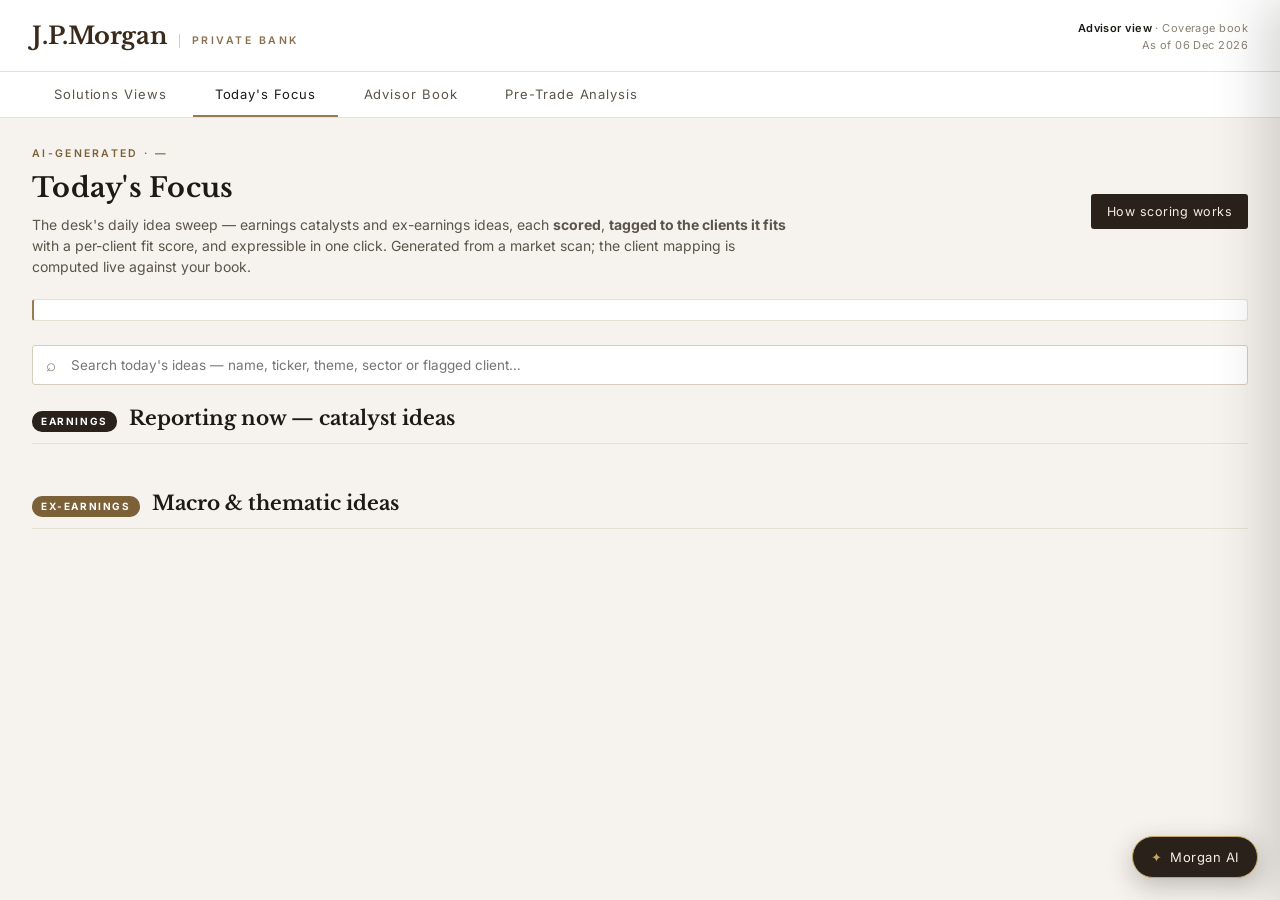
==== classic.html @ 7afe090b "Client Toolkit + classic Advisor Book restored + grounded emails - Advisor Book tab now hosts the OR" ====
<!DOCTYPE html>
<html lang="en">
<head>
  <meta charset="UTF-8" />
  <meta name="viewport" content="width=device-width, initial-scale=1.0" />
  <title>Brokerage Playground — Private Bank Investment Desk</title>
  <link rel="preconnect" href="https://fonts.googleapis.com" />
  <link rel="preconnect" href="https://fonts.gstatic.com" crossorigin />
  <link href="https://fonts.googleapis.com/css2?family=Libre+Baskerville:ital,wght@0,400;0,700;1,400&family=Inter:wght@400;500;600&display=swap" rel="stylesheet" />
  <link rel="stylesheet" href="styles.css?v=20260626a" />
  <!-- embed mode: hosted inside the redesigned shell's Advisor Book tab; hide
       the duplicate masthead only, everything else stays exactly as before -->
  <style>html.embed .masthead { display: none; }</style>
  <script>if (new URLSearchParams(location.search).get("embed") === "1") document.documentElement.classList.add("embed");</script>
</head>
<body>

  <!-- Masthead -->
  <header class="masthead">
    <div class="masthead-inner">
      <div class="brand">
        <span class="jpm-wordmark">J.P.Morgan</span>
        <span class="jpm-sub">Private Bank</span>
      </div>
      <div class="masthead-meta">
        <div><strong>Advisor view</strong> · Coverage book</div>
        <div id="asOf">As of —</div>
      </div>
    </div>
  </header>

  <!-- Tabs -->
  <nav class="tabs">
    <div class="tabs-inner">
      <button class="tab" data-tab="ideas">Solutions Views</button>
      <button class="tab active" data-tab="focus">Today's Focus</button>
      <button class="tab" data-tab="book">Advisor Book</button>
      <button class="tab" data-tab="pretrade">Pre-Trade Analysis</button>
    </div>
  </nav>

  <!-- ================= TODAY'S FOCUS ================= -->
  <main class="view" id="view-focus">
    <div class="view-head focus-head">
      <div>
        <div class="eyebrow">AI-generated · <span id="focusAsOf">—</span></div>
        <h1>Today's Focus</h1>
        <p>The desk's daily idea sweep — earnings catalysts and ex-earnings ideas, each <b>scored</b>, <b>tagged to the clients it fits</b> with a per-client fit score, and expressible in one click. Generated from a market scan; the client mapping is computed live against your book.</p>
      </div>
      <button class="rubric-btn" id="rubricBtn" type="button">How scoring works</button>
    </div>

    <div class="focus-sweepnote" id="focusSweepNote"></div>

    <div class="search-bar">
      <span class="search-ico" aria-hidden="true">⌕</span>
      <input id="focusSearch" class="search-input" type="search" placeholder="Search today's ideas — name, ticker, theme, sector or flagged client…" aria-label="Search Today's Focus ideas" />
      <button class="search-clear" id="focusSearchClear" type="button" hidden aria-label="Clear search">✕</button>
    </div>

    <div class="focus-filters" id="focusFilters"></div>

    <section class="focus-section">
      <div class="focus-section-head"><span class="fs-kicker">Earnings</span><h2>Reporting now — catalyst ideas</h2></div>
      <div class="focus-tiles" id="focusEarnings"></div>
    </section>

    <section class="focus-section">
      <div class="focus-section-head"><span class="fs-kicker ex">Ex-earnings</span><h2>Macro &amp; thematic ideas</h2></div>
      <div class="focus-tiles" id="focusExEarnings"></div>
    </section>
  </main>

  <!-- ================= SOLUTIONS VIEWS ================= -->
  <main class="view" id="view-ideas" hidden>
    <div class="view-head">
      <div class="eyebrow">House Strategy</div>
      <h1>Solutions Views</h1>
      <p>The desk's standing investment themes — the human strategy input the daily focus leans on. Select a theme to filter its ideas; open any idea to see how we'd express it and which client books it fits. <b>Draft a view</b> from a one-line thesis and the app suggests the structure, expressions and candidate clients for you to keep or edit.</p>
    </div>

    <div class="search-bar">
      <span class="search-ico" aria-hidden="true">⌕</span>
      <input id="viewsSearch" class="search-input" type="search" placeholder="Search views across all themes — name, theme, asset class, expression or flagged client…" aria-label="Search Solutions Views" />
      <button class="search-clear" id="viewsSearchClear" type="button" hidden aria-label="Clear search">✕</button>
    </div>

    <div class="draftbar">
      <input id="draftThesis" class="draft-input" placeholder="Type a one-line thesis — e.g. “copper supply deficit into the energy transition” — and let the desk draft it" />
      <button class="draft-go" id="draftGoBtn">✎ Draft a view</button>
    </div>

    <div class="ideas-grid">
      <!-- LHS theme rail -->
      <aside class="theme-rail">
        <div class="theme-rail-head"><span class="eyebrow">Themes</span></div>
        <ul class="theme-list" id="themeList"></ul>
        <button class="add-btn" id="addThemeBtn"><span class="plus">+</span> Add theme</button>
      </aside>

      <!-- RHS idea panel -->
      <section class="idea-panel">
        <div class="idea-panel-head">
          <div>
            <span class="eyebrow" id="ideaThemeEyebrow">Theme</span>
            <h2 id="ideaThemeTitle">—</h2>
            <p id="ideaThemeBlurb"></p>
          </div>
          <button class="add-idea" id="addIdeaBtn"><span class="plus">+</span> Add idea</button>
        </div>
        <div class="tiles" id="tiles"></div>
      </section>
    </div>
  </main>

  <!-- ================= ADVISOR BOOK ================= -->
  <main class="view" id="view-book" hidden>
    <div class="view-head">
      <div>
        <div class="eyebrow">Coverage</div>
        <h1>Advisor Book</h1>
        <p>Your full book as line items. Choose a client to see their portfolio, the desk's agenda for the book, and the ideas that apply to them — with the reasoning behind each.</p>
      </div>
    </div>

    <div class="book-viewtoggle">
      <button class="seg active" data-bookview="list">Client list</button>
      <button class="seg" data-bookview="coverage">Coverage grid</button>
    </div>

    <div id="bookListWrap">
      <div class="book-controls">
        <div class="select-wrap">
          <label class="eyebrow">Client</label>
          <select class="client-select" id="clientSelect"></select>
        </div>
        <div class="book-stats" id="bookStats"></div>
      </div>

      <div class="book-table" id="bookTable"></div>
      <div class="client-detail" id="clientDetail" hidden></div>
    </div>

    <div id="coverageWrap" hidden></div>
  </main>

  <!-- ================= PRE-TRADE ANALYSIS ================= -->
  <main class="view" id="view-pretrade" hidden>
    <div class="view-head">
      <div class="eyebrow">Suitability &amp; Impact</div>
      <h1>Pre-Trade Analysis</h1>
      <p>Stage a trade against a client book before you place it. Pick a client, an idea or instrument, and a structure to see a first-pass read on suitability, concentration, currency and the desk view.</p>
    </div>

    <div class="pretrade-grid">
      <form class="pt-form panel" id="ptForm">
        <div class="panel-head"><span class="eyebrow">Stage a trade</span></div>
        <div class="panel-body">
          <div class="field">
            <label class="field-label">Client</label>
            <select id="ptClient"></select>
          </div>
          <div class="field">
            <label class="field-label">Idea</label>
            <select id="ptIdea"></select>
          </div>
          <div class="pt-custom" id="ptCustom" hidden>
            <div class="field">
              <label class="field-label">Instrument / description</label>
              <input id="ptCustomName" placeholder="e.g. Copper miners ETF" />
            </div>
            <div class="field">
              <label class="field-label">Asset class</label>
              <select id="ptCustomClass">
                <option>Equity</option><option>Fixed Income</option><option>Commodity</option>
                <option>Real Assets</option><option>Structured</option><option>Cash</option>
              </select>
            </div>
          </div>
          <div class="field">
            <label class="field-label">Structure</label>
            <select id="ptStructure"></select>
          </div>
          <div class="field">
            <label class="field-label">Notional (% of book)</label>
            <input id="ptNotional" type="number" min="0" max="100" step="0.5" value="5" />
          </div>
          <button class="pt-run" type="submit">Run pre-trade check</button>
        </div>
      </form>

      <section class="pt-result" id="ptResult">
        <div class="pt-placeholder">
          <div class="big">No trade staged</div>
          <div>Choose a client and an idea, then run the check.</div>
        </div>
      </section>
    </div>
  </main>

  <!-- Overlay + drawer + modal mounts -->
  <div class="overlay" id="overlay"></div>
  <aside class="drawer" id="drawer" aria-hidden="true"></aside>
  <div class="modal-card" id="modal" role="dialog" aria-modal="true"></div>

  <!-- ?v= cache-buster: bump when JS/CSS changes so browsers fetch fresh (python http.server sends no Cache-Control) -->
  <script src="data.js?v=20260626a"></script>
  <script src="charts.js?v=20260626a"></script>
  <script src="scanner.js?v=20260626a"></script>
  <script src="expressions.js?v=20260626a"></script>
  <script src="mapping.js?v=20260626a"></script>
  <script src="goals.js?v=20260626a"></script>
  <script src="today_focus.js?v=20260626a"></script>
  <script src="methodology.js?v=20260626a"></script>
  <script src="app.js?v=20260626a"></script>
  <script src="morgan.js?v=20260626a"></script>
</body>
</html>
---- styles.css ----
/* ============================================================================
   Brokerage Playground — JP Morgan Private Bank-inspired design system
   ========================================================================== */
:root {
  /* palette */
  --cream:        #F6F3EE;
  --cream-2:      #EFEAE1;
  --paper:        #FFFFFF;
  --ink:          #1C1A17;
  --ink-soft:     #5B544A;
  --ink-faint:    #8A8073;
  --espresso:     #29211A;
  --espresso-2:   #34291F;
  --bronze:       #9A7B4F;
  --bronze-deep:  #7C6038;
  --gold:         #C2A661;
  --line:         #E5DFD4;
  --line-strong:  #D7CDBC;

  /* conviction accents */
  --pos:          #3F6B4E;
  --neg:          #9A4B3F;
  --warn:         #A9803B;

  --serif: "Libre Baskerville", Georgia, "Times New Roman", serif;
  --sans:  "Inter", -apple-system, BlinkMacSystemFont, "Segoe UI", Roboto, sans-serif;

  --shadow-card: 0 1px 2px rgba(41,33,26,0.04), 0 8px 28px rgba(41,33,26,0.06);
  --shadow-drawer: -16px 0 48px rgba(41,33,26,0.18);
  --radius: 3px;
}

* { box-sizing: border-box; }
html, body { margin: 0; padding: 0; }
body {
  font-family: var(--sans);
  color: var(--ink);
  background: var(--cream);
  -webkit-font-smoothing: antialiased;
  line-height: 1.5;
}
a { color: inherit; }
button { font-family: inherit; cursor: pointer; }

/* eyebrow / section labels ------------------------------------------------- */
.eyebrow {
  font-size: 10.5px;
  letter-spacing: 0.22em;
  text-transform: uppercase;
  color: var(--bronze-deep);
  font-weight: 600;
}

/* ===== Header ============================================================== */
.masthead {
  background: #FFFFFF;
  color: var(--ink);
  border-bottom: 1px solid var(--line);
}
.masthead-inner {
  max-width: 1600px; margin: 0 auto;
  padding: 20px 32px 18px;
  display: flex; align-items: center; gap: 18px;
}
.brand { display: flex; align-items: baseline; gap: 12px; }
.jpm-wordmark {
  font-family: var(--serif); font-weight: 700; font-size: 24px;
  letter-spacing: -0.01em; color: #3A2A1C; line-height: 1;
}
.jpm-sub {
  font-family: var(--sans); font-size: 10.5px; font-weight: 600;
  letter-spacing: 0.24em; text-transform: uppercase; color: #8A6F4E;
  position: relative; padding-left: 13px;
}
.jpm-sub::before {
  content: ""; position: absolute; left: 0; top: 1px; bottom: 1px;
  width: 1px; background: var(--line-strong);
}
.masthead-meta {
  margin-left: auto; text-align: right; font-size: 11px; color: var(--ink-faint);
  letter-spacing: 0.04em;
}
.masthead-meta strong { color: var(--ink); font-weight: 600; }

/* ===== Tabs =============================================================== */
.tabs {
  background: #FFFFFF;
  border-bottom: 1px solid var(--line);
}
.tabs-inner {
  max-width: 1600px; margin: 0 auto; padding: 0 32px;
  display: flex; gap: 4px;
}
.tab {
  background: none; border: none; color: var(--ink-soft);
  padding: 14px 22px 13px;
  font-size: 13px; letter-spacing: 0.07em;
  border-bottom: 2px solid transparent;
  transition: color .15s, border-color .15s;
}
.tab:hover { color: var(--ink); }
.tab.active { color: var(--ink); border-bottom-color: var(--bronze); }

/* ===== Layout shell ======================================================= */
.view { max-width: 1600px; margin: 0 auto; padding: 28px 32px 80px; }
.view[hidden] { display: none; }

.view-head { margin-bottom: 22px; }
.view-head h1 {
  font-family: var(--serif); font-weight: 700;
  font-size: 27px; margin: 6px 0 6px; letter-spacing: 0.01em;
}
.view-head p { margin: 0; color: var(--ink-soft); font-size: 14px; max-width: 760px; }

/* ===== Ideas tab: two-column ============================================= */
.ideas-grid {
  display: grid; grid-template-columns: 248px minmax(0, 1fr); gap: 32px;
  align-items: start; min-height: calc(100vh - 232px);
}

/* theme rail */
.theme-rail {
  position: sticky; top: 16px;
  background: var(--paper); border: 1px solid var(--line);
  border-radius: var(--radius);
}
.theme-rail-head {
  padding: 14px 16px 10px; border-bottom: 1px solid var(--line);
}
.theme-list { list-style: none; margin: 0; padding: 6px; }
.theme-item {
  display: flex; align-items: center; gap: 8px;
  padding: 10px 12px; border-radius: var(--radius);
  cursor: pointer; color: var(--ink-soft); font-size: 14px;
  border-left: 2px solid transparent;
  transition: background .12s, color .12s;
}
.theme-item:hover { background: var(--cream); color: var(--ink); }
.theme-item.active {
  background: var(--cream-2); color: var(--ink); font-weight: 600;
  border-left-color: var(--bronze);
}
.theme-item .count {
  margin-left: auto; font-size: 11px; color: var(--ink-faint);
  background: var(--cream); border: 1px solid var(--line);
  border-radius: 10px; padding: 1px 8px; min-width: 24px; text-align: center;
}
.theme-item.active .count { background: var(--paper); color: var(--bronze-deep); border-color: var(--line-strong); }

.add-btn {
  width: calc(100% - 12px); margin: 6px; padding: 10px 12px;
  background: none; border: 1px dashed var(--line-strong); color: var(--bronze-deep);
  border-radius: var(--radius); font-size: 13px; letter-spacing: 0.03em;
  display: flex; align-items: center; gap: 8px; justify-content: center;
  transition: background .12s, border-color .12s;
}
.add-btn:hover { background: var(--cream); border-color: var(--bronze); }
.add-btn .plus { font-size: 16px; line-height: 1; }

/* idea panel */
.idea-panel-head {
  display: flex; align-items: flex-end; gap: 16px;
  padding-bottom: 16px; margin-bottom: 18px; border-bottom: 1px solid var(--line);
}
.idea-panel-head h2 {
  font-family: var(--serif); font-size: 23px; margin: 6px 0 0; font-weight: 700;
}
.idea-panel-head p { margin: 6px 0 0; color: var(--ink-soft); font-size: 13.5px; max-width: 620px; }
.idea-panel-head .add-idea {
  margin-left: auto; flex: 0 0 auto;
  background: var(--espresso); color: #F4EEE3; border: none;
  padding: 10px 16px; border-radius: var(--radius);
  font-size: 12.5px; letter-spacing: 0.05em; display: flex; gap: 7px; align-items: center;
}
.idea-panel-head .add-idea:hover { background: var(--espresso-2); }

/* auto-FIT (not auto-fill) so the 2-3 ideas in a theme stretch to fill the panel
   instead of leaving empty phantom columns on the right */
.tiles { display: grid; grid-template-columns: repeat(auto-fit, minmax(340px, 1fr)); gap: 20px; align-content: start; }

.tile {
  background: var(--paper); border: 1px solid var(--line);
  border-radius: var(--radius); padding: 22px 22px 18px;
  cursor: pointer; position: relative;
  display: flex; flex-direction: column; min-height: 238px;
  transition: transform .12s, box-shadow .15s, border-color .15s;
}
.tile:hover { transform: translateY(-2px); box-shadow: var(--shadow-card); border-color: var(--line-strong); }
.tile-top { display: flex; align-items: center; gap: 8px; margin-bottom: 11px; }
.tag {
  font-size: 10px; letter-spacing: 0.05em; text-transform: uppercase;
  padding: 3px 8px; border-radius: 2px; font-weight: 600;
}
.tag.conv-high      { background: #EAF0EB; color: var(--pos); }
.tag.conv-medium    { background: #F2EFE6; color: var(--warn); }
.tag.conv-mediumhigh{ background: #EDF0E9; color: #5C6B3F; }
.tag.horizon { background: var(--cream-2); color: var(--ink-soft); letter-spacing: 0.08em; }
.tile h3 { font-family: var(--serif); font-size: 16.5px; margin: 0 0 8px; line-height: 1.3; font-weight: 700; }
.tile .thesis {
  font-size: 12.8px; color: var(--ink-soft); margin: 0 0 12px; line-height: 1.45;
  display: -webkit-box; -webkit-line-clamp: 3; -webkit-box-orient: vertical; overflow: hidden;
}
.tile-foot {
  margin-top: auto; padding-top: 11px; border-top: 1px solid var(--line);
  display: flex; align-items: center; gap: 8px; font-size: 12px; color: var(--ink-soft);
}
.tile-foot .clients-pill {
  display: inline-flex; align-items: center; gap: 6px;
  color: var(--bronze-deep); font-weight: 600;
}
.tile-foot .avatars { display: inline-flex; }
.avatar {
  width: 22px; height: 22px; border-radius: 50%; margin-left: -6px;
  background: var(--espresso); color: var(--gold); font-size: 10px; font-weight: 600;
  display: grid; place-items: center; border: 1.5px solid var(--paper);
  font-family: var(--sans);
}
.avatar:first-child { margin-left: 0; }
.tile-foot .arrow { margin-left: auto; color: var(--bronze); font-size: 15px; }

.empty-note {
  grid-column: 1 / -1; padding: 40px; text-align: center;
  color: var(--ink-faint); font-size: 14px; border: 1px dashed var(--line-strong);
  border-radius: var(--radius); background: var(--paper);
}

/* ===== Drawer (idea detail) ============================================== */
.overlay {
  position: fixed; inset: 0; background: rgba(28,26,23,0.42);
  opacity: 0; pointer-events: none; transition: opacity .2s; z-index: 40;
}
.overlay.open { opacity: 1; pointer-events: auto; }
.drawer {
  position: fixed; top: 0; right: 0; height: 100vh; width: 480px; max-width: 94vw;
  background: var(--cream); box-shadow: var(--shadow-drawer);
  transform: translateX(100%); transition: transform .26s cubic-bezier(.4,0,.2,1);
  z-index: 50; display: flex; flex-direction: column;
}
.drawer.open { transform: translateX(0); }
.drawer-head {
  background: var(--espresso); color: #F1E9DB; padding: 22px 26px 20px;
  position: relative; border-bottom: 3px solid var(--gold);
}
.drawer-head .eyebrow { color: var(--gold); }
.drawer-head h2 { font-family: var(--serif); font-size: 21px; margin: 8px 30px 0 0; line-height: 1.28; }
.drawer-close {
  position: absolute; top: 18px; right: 20px; background: none; border: none;
  color: #C7BCA9; font-size: 22px; line-height: 1; padding: 4px;
}
.drawer-close:hover { color: #fff; }
.drawer-body { padding: 22px 26px 40px; overflow-y: auto; flex: 1; }
.drawer-meta { display: flex; gap: 8px; margin-bottom: 18px; flex-wrap: wrap; }
.drawer-section { margin-bottom: 24px; }
.drawer-section > .eyebrow { display: block; margin-bottom: 9px; }
.drawer-section .thesis-full { font-size: 14px; color: var(--ink); line-height: 1.6; margin: 0; }

/* ===== Recommendation block (above conviction in every idea drawer) ===== */
.rec-block {
  background: var(--cream); border: 1px solid var(--line);
  border-left: 3px solid var(--gold); border-radius: var(--radius);
  padding: 13px 15px 14px;
}
.rec-block > .eyebrow { color: var(--gold); margin-bottom: 8px; }
.rec-trade {
  font-family: var(--serif); font-size: 14px; line-height: 1.45; color: var(--espresso);
  font-weight: 700; margin: 0 0 9px; padding-bottom: 9px; border-bottom: 1px solid var(--line);
}
.rec-line { display: flex; gap: 10px; align-items: baseline; padding: 3px 0; }
.rec-line + .rec-line { border-top: 1px dashed var(--line); }
.rec-k {
  flex: 0 0 76px; font-family: var(--sans); font-size: 9.5px; letter-spacing: .08em;
  text-transform: uppercase; font-weight: 700; color: var(--ink-faint); padding-top: 2px;
}
.rec-v { font-size: 13px; color: var(--ink); line-height: 1.5; }
.rec-action { font-family: var(--serif); font-weight: 700; color: var(--espresso); }
.rec-why { color: var(--ink-faint); font-size: 12px; }
.rec-prof b { color: var(--bronze-deep); font-weight: 700; font-size: 11px; text-transform: uppercase; letter-spacing: .03em; }
/* "Why now" — the live trigger justifying a tactical idea today */
.rec-whynow { font-size: 12.5px; line-height: 1.45; color: #7A571A; background: #FBF1DD;
  border: 1px solid #E6C173; border-radius: var(--radius); padding: 7px 10px; margin: 0 0 9px; }
.rec-whynow b { font-weight: 700; }

/* ===== per-client best-implementation tag (client-context surfaces) ===== */
.best-impl {
  display: inline-block; margin-top: 7px; font-size: 11.5px; color: var(--ink-soft);
  background: var(--cream-2); border: 1px solid var(--line); border-radius: 20px; padding: 2px 10px;
}
.best-impl b { color: var(--bronze-deep); font-weight: 600; }
.focus-tile .best-impl { margin-top: 8px; }

/* ===== combined gap-vs-comfort message (per client) ===== */
.gap-comfort { font-size: 12px; line-height: 1.45; margin: 7px 0 0; padding: 7px 10px;
  border-radius: var(--radius); border: 1px solid var(--line); }
.gap-comfort b { font-weight: 700; }
/* warning colour driven by two conditions: over goal target AND over comfort limit.
   BOTH → red · EXACTLY ONE → amber · NEITHER → no warning (normal). */
.gap-comfort.gc-red { background: #F7ECEA; border-color: #E3C3BC; color: var(--neg); }
.gap-comfort.gc-amber { background: #FBF1DD; border-color: #E6C173; color: #7A571A; }
.gap-comfort.gc-none { background: var(--cream); border-color: var(--line); color: var(--ink-soft); }

/* ===== editable comfort / concentration limits (How-scoring popup) ===== */
.cap-editable { font-size: 10px; letter-spacing: .06em; text-transform: uppercase; font-weight: 700;
  color: var(--paper); background: var(--gold); padding: 2px 7px; border-radius: 20px; vertical-align: middle; }
.cap-editor .cap-grid { display: flex; gap: 10px; margin: 8px 0 14px; flex-wrap: wrap; }
.cap-field { display: inline-flex; align-items: center; gap: 6px; background: var(--paper);
  border: 1px solid var(--line-strong); border-radius: var(--radius); padding: 6px 10px; }
.cap-lbl { font-weight: 700; font-size: 12px; color: var(--espresso); min-width: 84px; }
.cap-ovr { font-size: 10px; font-weight: 700; letter-spacing: .03em; color: #7A571A;
  background: #FBF1DD; border: 1px solid #E6C173; border-radius: 20px; padding: 1px 7px; white-space: nowrap; }
.cap-input { width: 58px; font-family: var(--sans); font-size: 13px; border: 1px solid var(--line-strong);
  border-radius: 6px; padding: 3px 6px; text-align: right; }
.cap-pct { color: var(--ink-faint); font-size: 12px; }
.cap-ov { border-top: 1px dashed var(--line); padding-top: 11px; margin-top: 4px; }
.cap-ov-h { font-size: 12px; font-weight: 700; color: var(--espresso); margin-bottom: 8px; }
.cap-ov-hint { font-weight: 400; color: var(--ink-faint); font-size: 11px; }
.cap-ov-row { display: flex; align-items: center; gap: 8px; margin: 5px 0; }
.cap-ov-sec { min-width: 120px; font-size: 12.5px; }
.cap-ov-rm { border: none; background: none; color: var(--neg); cursor: pointer; font-size: 13px; padding: 2px 6px; }
.cap-ov-none { font-size: 11.5px; color: var(--ink-faint); }
.cap-ov-add { display: flex; align-items: center; gap: 8px; margin-top: 10px; }
.cap-sel { font-size: 12.5px; padding: 5px 8px; border: 1px solid var(--line-strong); border-radius: 6px; background: var(--paper); }
.cap-add-btn { font-size: 12px; padding: 5px 11px; }
.cap-reset { margin-top: 13px; font-size: 12px; }

/* ===== earnings stance chip (PRE-PRINT / POST-PRINT) ===== */
.stance-tag { display: inline-block; font-size: 9.5px; font-weight: 700; letter-spacing: .07em;
  text-transform: uppercase; padding: 2px 7px; border-radius: 20px; vertical-align: middle; }
.stance-tag.pre { background: #EEF1F5; color: #4A5A6B; border: 1px solid #D4DCE5; }
.stance-tag.post { background: #F3ECF7; color: #6B4A86; border: 1px solid #DDCBE8; }
.rec-block .stance-tag { margin-left: 8px; }
.intel-cell.intel-wide { grid-column: 1 / -1; }
.struct-row { display: flex; flex-wrap: wrap; gap: 7px; }
.struct-chip {
  font-size: 12px; background: var(--paper); border: 1px solid var(--line-strong);
  color: var(--ink-soft); padding: 5px 11px; border-radius: 20px;
}

/* ===== expression accordion (click "how to express it" -> exactly how) ===== */
.struct-hint { font-size: 11.5px; color: var(--ink-faint); margin: 0 0 10px; }
.struct-accordion { display: flex; flex-direction: column; gap: 8px; }
.struct-acc-item { display: block; }

/* the chip becomes a real, keyboard-focusable toggle button */
button.struct-chip.struct-toggle {
  display: inline-flex; align-items: center; gap: 7px;
  font-size: 12px; background: var(--paper); border: 1px solid var(--line-strong);
  color: var(--ink-soft); padding: 6px 12px; border-radius: 20px;
  cursor: pointer; transition: border-color .15s, color .15s, background .15s;
}
button.struct-chip.struct-toggle:hover { border-color: var(--bronze); color: var(--ink); }
button.struct-chip.struct-toggle:focus-visible { outline: 2px solid var(--gold); outline-offset: 2px; }
.struct-toggle .st-caret {
  font-size: 14px; line-height: 1; color: var(--bronze); transition: transform .18s ease;
}
.struct-acc-item.open > .struct-toggle {
  background: var(--espresso); border-color: var(--espresso); color: #F4EEE4;
}
.struct-acc-item.open > .struct-toggle .st-caret { transform: rotate(90deg); color: var(--gold); }
.struct-chip.sm.struct-toggle { font-size: 11px; padding: 4px 9px; }
.struct-chip.struct-toggle.blocked {
  border-color: var(--neg); color: var(--neg); background: #F9EEEA;
}
.struct-chip.struct-toggle.blocked .st-label { text-decoration: line-through; }

/* the expanded "exactly how" panel */
.struct-detail {
  margin-top: 8px; background: var(--cream); border: 1px solid var(--line);
  border-left: 2px solid var(--bronze); border-radius: var(--radius);
  padding: 14px 16px; animation: xd-in .18s ease;
}
@keyframes xd-in { from { opacity: 0; transform: translateY(-3px); } to { opacity: 1; transform: none; } }
.xd-context {
  display: flex; gap: 9px; align-items: baseline; margin-bottom: 11px;
  padding-bottom: 11px; border-bottom: 1px solid var(--line);
}
.xd-ctx-k {
  flex: none; font-size: 9.5px; letter-spacing: .14em; text-transform: uppercase;
  font-weight: 700; color: var(--bronze-deep);
}
.xd-ctx-v { font-size: 12.5px; color: var(--ink); font-style: italic; line-height: 1.5; }
.xd-what { font-family: var(--serif); font-size: 13.5px; color: var(--ink); margin: 0 0 12px; line-height: 1.5; }
.xd-grid { display: flex; flex-direction: column; gap: 8px; margin-bottom: 12px; }
.xd-row { display: grid; grid-template-columns: 96px 1fr; gap: 10px; align-items: baseline; }
.xd-k {
  font-size: 9.5px; letter-spacing: .12em; text-transform: uppercase;
  font-weight: 700; color: var(--ink-faint);
}
.xd-v { font-size: 12.5px; color: var(--ink-soft); line-height: 1.5; }
.xd-row .xd-v:first-letter { } /* no-op, keeps specificity clear */
.xd-pc { display: grid; grid-template-columns: 1fr 1fr; gap: 14px; margin-bottom: 12px; }
.xd-col ul { margin: 6px 0 0; padding-left: 16px; }
.xd-col li { font-size: 12px; color: var(--ink-soft); line-height: 1.45; margin-bottom: 3px; }
.xd-pros .xd-k { color: var(--pos); }
.xd-cons .xd-k { color: var(--neg); }
.xd-when {
  display: grid; grid-template-columns: 96px 1fr; gap: 10px; align-items: baseline;
  padding-top: 10px; border-top: 1px solid var(--line);
}
.xd-when-v { font-size: 12.5px; color: var(--ink); line-height: 1.5; }
.xd-note {
  margin-top: 11px; font-size: 11.5px; line-height: 1.5; border-radius: var(--radius); padding: 7px 10px;
}
.xd-note.otc { color: var(--neg); background: #F9EEEA; }
.xd-note.structured { color: var(--bronze-deep); background: #F4EEE2; border: 1px solid var(--line-strong); }

/* ===== goal target bar (now vs target) + objectives glossary =============== */
.gt-wrap { display: flex; flex-direction: column; gap: 13px; }
.gt-row { display: flex; flex-direction: column; gap: 5px; }
.gt-head { display: flex; align-items: center; gap: 8px; font-size: 12.5px; }
.gt-dot { width: 9px; height: 9px; border-radius: 2px; flex: none; }
.gt-name { font-weight: 600; color: var(--ink); }
.gt-delta { margin-left: auto; font-size: 11.5px; color: var(--ink-faint); }
.gt-delta b { color: var(--ink); }
.gt-delta.under { color: var(--bronze-deep); }
.gt-delta.over  { color: var(--warn); }
.gt-delta.on    { color: var(--pos); }
.gt-track {
  position: relative; height: 12px; background: var(--cream-2);
  border-radius: 7px; overflow: hidden;
}
.gt-fill { position: absolute; left: 0; top: 0; bottom: 0; border-radius: 7px; opacity: .9; }
.gt-target {
  position: absolute; top: -3px; bottom: -3px; width: 2px; margin-left: -1px;
  background: var(--ink); box-shadow: 0 0 0 1px rgba(255,255,255,.7); z-index: 2;
}
.gt-note { font-size: 11px; color: var(--ink-faint); line-height: 1.5; margin: 12px 0 0; }

.goal-gloss { display: flex; flex-direction: column; gap: 11px; }
.gg-item { display: flex; gap: 10px; align-items: flex-start; }
.gg-dot { width: 10px; height: 10px; border-radius: 2px; flex: none; margin-top: 4px; }
.gg-k { font-weight: 600; font-size: 12.5px; color: var(--ink); }
.gg-d { font-size: 12px; color: var(--ink-soft); line-height: 1.5; }

.goals-explainer {
  background: var(--paper); border: 1px solid var(--line); border-radius: var(--radius); padding: 0;
}
.goals-explainer > summary {
  cursor: pointer; padding: 12px 16px; font-size: 13px; font-weight: 600; color: var(--ink);
  list-style: none; display: flex; align-items: center; gap: 10px;
}
.goals-explainer > summary::-webkit-details-marker { display: none; }
.goals-explainer > summary::before { content: "›"; color: var(--bronze); font-size: 16px; transition: transform .18s; }
.goals-explainer[open] > summary::before { transform: rotate(90deg); }
.goals-explainer .ge-hint { font-weight: 400; font-size: 11px; color: var(--ink-faint); letter-spacing: .02em; }
.goals-explainer .ge-body { padding: 4px 16px 16px; border-top: 1px solid var(--line); }
@media (max-width: 560px) {
  .xd-pc { grid-template-columns: 1fr; }
  .xd-row, .xd-when { grid-template-columns: 1fr; gap: 2px; }
  .tiles { grid-template-columns: 1fr; }
}

/* client applicability cards in drawer */
.client-apply {
  background: var(--paper); border: 1px solid var(--line); border-radius: var(--radius);
  padding: 14px 15px; margin-bottom: 10px; cursor: pointer;
  transition: border-color .12s, box-shadow .12s;
}
.client-apply:hover { border-color: var(--bronze); box-shadow: var(--shadow-card); }
.client-apply-top { display: flex; align-items: center; gap: 10px; margin-bottom: 7px; }
.client-apply-top .avatar { width: 26px; height: 26px; font-size: 11px; }
.client-apply-top .cname { font-weight: 600; font-size: 14px; }
.client-apply-top .cmeta { font-size: 11px; color: var(--ink-faint); margin-left: auto; }
.client-apply .why { font-size: 12.8px; color: var(--ink-soft); line-height: 1.5; margin: 0; }
.client-apply .go { font-size: 11px; color: var(--bronze-deep); margin-top: 8px; font-weight: 600; }
.client-apply.suppressed { border-left: 3px solid var(--neg, #b4452f); opacity: .9; }
.client-apply .why.supp { color: var(--neg, #b4452f); }

/* ===== Advisor Book ====================================================== */
.book-controls {
  display: flex; align-items: center; gap: 16px; margin-bottom: 22px; flex-wrap: wrap;
}
.select-wrap { position: relative; }
.select-wrap label {
  display: block; margin-bottom: 6px;
}
.client-select {
  appearance: none; font-family: var(--sans); font-size: 14px; color: var(--ink);
  background: var(--paper); border: 1px solid var(--line-strong); border-radius: var(--radius);
  padding: 11px 40px 11px 14px; min-width: 280px;
}
.select-wrap::after {
  content: "▾"; position: absolute; right: 14px; bottom: 12px; color: var(--bronze); pointer-events: none;
}

/* book stat strip */
.book-stats { display: flex; gap: 0; margin-left: auto; border: 1px solid var(--line); border-radius: var(--radius); overflow: hidden; background: var(--paper); }
.book-stat { padding: 9px 20px; border-right: 1px solid var(--line); }
.book-stat:last-child { border-right: none; }
.book-stat .k { font-size: 10px; letter-spacing: 0.12em; text-transform: uppercase; color: var(--ink-faint); }
.book-stat .v { font-family: var(--serif); font-size: 18px; margin-top: 2px; }

/* book table */
.book-table { background: var(--paper); border: 1px solid var(--line); border-radius: var(--radius); overflow: hidden; }
.book-row {
  display: grid; grid-template-columns: 200px 90px 120px 1fr 120px;
  align-items: center; gap: 14px; padding: 15px 18px;
  border-bottom: 1px solid var(--line); cursor: pointer;
  transition: background .12s;
}
.book-row:last-child { border-bottom: none; }
.book-row:hover { background: var(--cream); }
.book-row.is-head {
  cursor: default; background: var(--cream-2); padding: 11px 18px;
}
.book-row.is-head:hover { background: var(--cream-2); }
.book-row.is-head span { font-size: 10.5px; letter-spacing: 0.12em; text-transform: uppercase; color: var(--ink-faint); }
.br-client { display: flex; align-items: center; gap: 11px; }
.br-client .avatar { width: 30px; height: 30px; font-size: 12px; }
.br-client .nm { font-weight: 600; font-size: 14.5px; }
.br-client .rl { font-size: 11px; color: var(--ink-faint); }
.br-aum { font-family: var(--serif); font-size: 15px; }
.br-risk { font-size: 12px; color: var(--ink-soft); }
.br-themes { display: flex; flex-wrap: wrap; gap: 5px; }
.mini-tag { font-size: 10.5px; background: var(--cream-2); color: var(--ink-soft); padding: 2px 8px; border-radius: 10px; border: 1px solid var(--line); }
.br-ideas { text-align: right; }
.br-ideas .n { font-family: var(--serif); font-size: 20px; color: var(--bronze-deep); }
.br-ideas .lbl { font-size: 10px; letter-spacing: 0.08em; text-transform: uppercase; color: var(--ink-faint); }

/* client detail */
.client-detail { margin-top: 26px; }
.cd-head {
  background: var(--paper); border: 1px solid var(--line); border-top: 3px solid var(--bronze);
  border-radius: var(--radius); padding: 22px 24px; margin-bottom: 18px;
}
.cd-head-top { display: flex; align-items: center; gap: 14px; }
.cd-head-top .avatar { width: 44px; height: 44px; font-size: 17px; }
.cd-head-top h2 { font-family: var(--serif); font-size: 23px; margin: 0; }
.cd-head-top .cd-rel { font-size: 12px; color: var(--ink-faint); margin-top: 2px; }
.cd-head-top .cd-aum { margin-left: auto; text-align: right; }
.cd-head-top .cd-aum .v { font-family: var(--serif); font-size: 24px; }
.cd-head-top .cd-aum .k { font-size: 10px; letter-spacing: 0.12em; text-transform: uppercase; color: var(--ink-faint); }
.cd-profile { font-size: 13.5px; color: var(--ink-soft); margin: 16px 0 0; line-height: 1.55; max-width: 820px; }

/* allocation bar */
.alloc { margin-top: 16px; }
.alloc-bar { display: flex; height: 10px; border-radius: 5px; overflow: hidden; border: 1px solid var(--line); }
.alloc-seg { height: 100%; }
.alloc-legend { display: flex; flex-wrap: wrap; gap: 14px; margin-top: 10px; }
.alloc-legend span { font-size: 11.5px; color: var(--ink-soft); display: inline-flex; align-items: center; gap: 6px; }
.alloc-dot { width: 9px; height: 9px; border-radius: 2px; }

/* top-right goals button (mirrors the "How scoring works" button on Today's Focus) */
.cd-topbar { display: flex; justify-content: flex-end; margin-bottom: 14px; }

.cd-cols { display: grid; grid-template-columns: 1fr 1fr; gap: 18px; align-items: stretch; margin-bottom: 18px; }
.cd-cols .cd-head { margin-bottom: 0; }
.cd-cols .cd-alloc { align-self: stretch; }
@media (max-width: 900px){ .cd-cols { grid-template-columns: 1fr; } }

/* combined brown brief — agenda + next best action + house views in one tile */
.book-brief { background: var(--espresso); border-radius: var(--radius); padding: 4px 22px; margin-bottom: 18px; }
.bb-sec { padding: 18px 0; border-bottom: 1px solid rgba(246,240,228,.09); }
.bb-sec:last-child { border-bottom: none; }
.bb-agenda .eyebrow { color: var(--gold); }
.bb-agenda p { font-size: 14px; line-height: 1.62; margin: 9px 0 0; color: #ECE4D6; }
.bb-nba { display: flex; align-items: center; gap: 16px; cursor: pointer; border-left: 3px solid var(--gold); padding: 14px 16px; border-radius: 6px; transition: background .12s; }
.bb-nba:hover { background: var(--espresso-2); }
.bb-nba .bb-nba-l { flex: 1; }
.bb-nba .nba-cta { flex: 0 0 auto; }
.bb-views-head { display: flex; align-items: baseline; gap: 12px; flex-wrap: wrap; margin-bottom: 14px; }
.bb-views-head h3 { font-family: var(--serif); font-size: 16px; margin: 0; font-weight: 700; color: #F6F0E4; }
.bb-views-head .rec-theme { margin-left: auto; color: #B8AE9C; }

/* "see more" reveal, recoloured for the dark brown tile */
.bb-more { padding-bottom: 20px; }
.bb-more .see-more-btn { margin-top: 0; border-color: rgba(246,240,228,.28); color: var(--gold); }
.bb-more .see-more-btn:hover { background: var(--espresso-2); border-color: var(--gold); color: #F6F0E4; }

/* framed (scrollable) panels — actions & holdings rendered as iframes */
.frame-host { padding: 0; }
.cd-frame { display: block; width: 100%; border: 0; background: var(--paper); border-radius: var(--radius); }
.cd-frame.actions-frame { height: 330px; }
.cd-frame.holdings-frame { height: 430px; }
.cd-frame.views-frame { height: 360px; }

/* holdings table — grouped by asset class */
.hold-table { width: 100%; }
.hold-row { display: grid; grid-template-columns: 2.2fr .9fr .5fr .95fr .9fr .9fr .95fr .55fr 1fr; gap: 10px; align-items: center; padding: 10px 4px; border-bottom: 1px solid var(--line); }
.hold-row:last-child { border-bottom: none; }
.hold-head { position: sticky; top: 0; z-index: 2; background: var(--paper); border-bottom: 1px solid var(--line-strong); font-size: 9.5px; letter-spacing: .08em; text-transform: uppercase; color: var(--ink-faint); padding: 6px 4px 8px; }
.hold-head .hr-num { text-align: right; }
.hold-cell { font-size: 12px; color: var(--ink-soft); }
.hr-num { text-align: right; }
.hold-group-head { display: flex; align-items: baseline; gap: 10px; margin: 16px 0 0; padding: 7px 4px; border-bottom: 2px solid var(--line-strong); }
.hold-group:first-child .hold-group-head { margin-top: 2px; }
.hg-name { font-family: var(--serif); font-size: 13.5px; font-weight: 700; }
.hg-meta { font-size: 11px; color: var(--ink-faint); margin-left: auto; }
.hg-meta .up { color: var(--pos); } .hg-meta .dn { color: var(--neg); }
.hold-name .pos-name { font-size: 13px; }
.pos-pnld { font-size: 11px; font-weight: 600; text-align: right; margin-top: 1px; }
.pos-pnld.up { color: var(--pos); } .pos-pnld.dn { color: var(--neg); }

.panel { background: var(--paper); border: 1px solid var(--line); border-radius: var(--radius); }
.panel-head { padding: 14px 18px; border-bottom: 1px solid var(--line); display: flex; align-items: center; gap: 8px; }
.panel-head h3 { font-family: var(--serif); font-size: 16px; margin: 0; font-weight: 700; }
.panel-body { padding: 6px 18px 16px; }

/* desk agenda (summary) */
.agenda { background: var(--espresso); color: #ECE4D6; border-radius: var(--radius); padding: 20px 22px; }
.agenda .eyebrow { color: var(--gold); }
.agenda p { font-size: 14px; line-height: 1.62; margin: 10px 0 0; color: #ECE4D6; }

/* positions list */
.pos-row { display: grid; grid-template-columns: 1fr 64px; gap: 10px; padding: 11px 0; border-bottom: 1px solid var(--line); }
.pos-row:last-child { border-bottom: none; }
.pos-name { font-weight: 600; font-size: 13.5px; }
.pos-tick { font-size: 11px; color: var(--ink-faint); margin-left: 7px; font-weight: 400; }
.pos-note { font-size: 12px; color: var(--ink-soft); margin-top: 2px; }
.pos-wt { text-align: right; font-family: var(--serif); font-size: 14px; }
.pos-cls { font-size: 10px; letter-spacing: 0.06em; text-transform: uppercase; color: var(--ink-faint); text-align: right; margin-top: 2px; }

/* recommended ideas for client */
.rec-idea { padding: 14px 0; border-bottom: 1px solid var(--line); cursor: pointer; }
.rec-idea:last-child { border-bottom: none; }
.rec-idea:hover .rec-title { color: var(--bronze-deep); }
.rec-idea-top { display: flex; align-items: center; gap: 9px; margin-bottom: 6px; }
.rec-title { font-family: var(--serif); font-size: 15px; font-weight: 700; }
.rec-theme { font-size: 10.5px; color: var(--ink-faint); margin-left: auto; letter-spacing: 0.06em; text-transform: uppercase; }
.rec-why { font-size: 12.8px; color: var(--ink-soft); line-height: 1.5; margin: 0; }

/* ===== Pre-Trade Analysis =============================================== */
.pretrade-grid { display: grid; grid-template-columns: 360px 1fr; gap: 24px; align-items: start; }
@media (max-width: 900px){ .pretrade-grid { grid-template-columns: 1fr; } }
.pt-form .field { margin-bottom: 16px; }
.pt-form label { display: block; margin-bottom: 6px; }
.pt-form select, .pt-form input {
  width: 100%; font-family: var(--sans); font-size: 14px; color: var(--ink);
  background: var(--paper); border: 1px solid var(--line-strong); border-radius: var(--radius);
  padding: 10px 12px; appearance: none;
}
.pt-run {
  width: 100%; background: var(--espresso); color: #F4EEE3; border: none;
  padding: 13px; border-radius: var(--radius); font-size: 13px; letter-spacing: 0.06em; margin-top: 4px;
}
.pt-run:hover { background: var(--espresso-2); }

.pt-result { background: var(--paper); border: 1px solid var(--line); border-radius: var(--radius); min-height: 300px; }
.pt-result-head { padding: 18px 22px; border-bottom: 1px solid var(--line); }
.pt-result-head h3 { font-family: var(--serif); font-size: 18px; margin: 6px 0 0; }
.pt-checks { padding: 8px 22px 18px; }
.pt-check { display: flex; gap: 12px; padding: 13px 0; border-bottom: 1px solid var(--line); }
.pt-check:last-child { border-bottom: none; }
.pt-check .ico { flex: 0 0 22px; width: 22px; height: 22px; border-radius: 50%; display: grid; place-items: center; font-size: 12px; font-weight: 700; color: #fff; }
.pt-check.ok   .ico { background: var(--pos); }
.pt-check.warn .ico { background: var(--warn); }
.pt-check.info .ico { background: var(--bronze); }
.pt-check .ck-title { font-weight: 600; font-size: 13.5px; }
.pt-check .ck-detail { font-size: 12.8px; color: var(--ink-soft); margin-top: 2px; line-height: 1.5; }
.pt-placeholder { padding: 60px 30px; text-align: center; color: var(--ink-faint); }
.pt-placeholder .big { font-family: var(--serif); font-size: 17px; color: var(--ink-soft); margin-bottom: 8px; }

/* ===== Portfolio report page ============================================ */
.back-link { color: var(--ink-soft); font-size: 12px; letter-spacing: 0.06em; text-decoration: none; display: inline-flex; align-items: center; gap: 6px; }
.back-link:hover { color: var(--bronze-deep); }
.report-masthead { border-bottom: 1px solid var(--line); padding-bottom: 20px; margin-bottom: 24px; }
.report-masthead .eyebrow { display: block; margin-bottom: 8px; }
.report-masthead h1 { font-family: var(--serif); font-size: 30px; margin: 0 0 8px; font-weight: 700; }
.report-masthead .rm-meta { font-size: 13px; color: var(--ink-soft); }
.report-masthead .rm-meta b { color: var(--ink); font-weight: 600; }
.report-glance { display: grid; grid-template-columns: repeat(auto-fit, minmax(150px, 1fr)); gap: 0; border: 1px solid var(--line); border-radius: var(--radius); background: var(--paper); overflow: hidden; margin-bottom: 26px; }
.glance-cell { padding: 16px 20px; border-right: 1px solid var(--line); }
.glance-cell:last-child { border-right: none; }
.glance-cell .k { font-size: 10px; letter-spacing: 0.12em; text-transform: uppercase; color: var(--ink-faint); }
.glance-cell .v { font-family: var(--serif); font-size: 22px; margin-top: 4px; }
.glance-cell .v small { font-size: 13px; color: var(--ink-soft); font-family: var(--sans); }
.report-section { margin-bottom: 30px; }
.report-section > h2 { font-family: var(--serif); font-size: 19px; margin: 0 0 14px; padding-bottom: 8px; border-bottom: 1px solid var(--line); font-weight: 700; }
.holdings-table { width: 100%; border-collapse: collapse; background: var(--paper); border: 1px solid var(--line); border-radius: var(--radius); overflow: hidden; }
.holdings-table th { text-align: left; font-size: 10px; letter-spacing: 0.1em; text-transform: uppercase; color: var(--ink-faint); padding: 11px 16px; background: var(--cream-2); border-bottom: 1px solid var(--line); }
.holdings-table th.r, .holdings-table td.r { text-align: right; }
.holdings-table td { padding: 13px 16px; border-bottom: 1px solid var(--line); font-size: 13.5px; vertical-align: top; }
.holdings-table tr:last-child td { border-bottom: none; }
.holdings-table .h-name { font-weight: 600; }
.holdings-table .h-tick { font-size: 11px; color: var(--ink-faint); }
.holdings-table .h-note { font-size: 12px; color: var(--ink-soft); margin-top: 3px; }
.holdings-table .h-wt { font-family: var(--serif); font-size: 15px; }
.holdings-table .h-cls { font-size: 11px; color: var(--ink-soft); }
.report-two { display: grid; grid-template-columns: 1fr 1fr; gap: 20px; align-items: start; }
@media (max-width: 880px){ .report-two { grid-template-columns: 1fr; } }
.target-list { list-style: none; margin: 12px 0 0; padding: 0; }
.target-list li { display: flex; align-items: center; gap: 10px; padding: 8px 0; border-bottom: 1px solid var(--line); font-size: 13px; }
.target-list li:last-child { border-bottom: none; }
.target-list .tl-bar { flex: 1; height: 6px; background: var(--cream-2); border-radius: 3px; overflow: hidden; }
.target-list .tl-fill { display: block; height: 100%; border-radius: 3px; }
.target-list .tl-val { font-family: var(--serif); font-size: 14px; min-width: 64px; text-align: right; color: var(--ink-soft); }

/* ===== Funding goal bar ================================================= */
.fund { margin-top: 14px; padding-top: 14px; border-top: 1px solid var(--line); }
.fund-top { display: flex; align-items: center; gap: 10px; margin-bottom: 8px; }
.fund-head { font-family: var(--serif); font-size: 15px; font-weight: 700; }
.fund-pill { font-size: 10px; letter-spacing: 0.08em; text-transform: uppercase; font-weight: 600; padding: 2px 9px; border-radius: 10px; }
.fund-pill.ok { background: #EAF0EB; color: var(--pos); }
.fund-pill.warn { background: #F4EFE3; color: var(--warn); }
.fund-pill.behind { background: #F6ECE7; color: var(--neg); }
.fund-bar { height: 8px; background: var(--cream-2); border: 1px solid var(--line); border-radius: 5px; overflow: hidden; }
.fund-bar span { display: block; height: 100%; background: linear-gradient(90deg, var(--bronze), var(--gold)); border-radius: 5px; }
.fund-meta { font-size: 12px; color: var(--ink-soft); margin-top: 7px; }
.fund-meta b { color: var(--ink); }

/* ===== Next Best Action ================================================= */
.nba-banner {
  display: flex; align-items: center; gap: 16px; cursor: pointer;
  background: var(--espresso); color: #ECE4D6; border-radius: var(--radius);
  border-left: 3px solid var(--gold); padding: 16px 20px; margin-bottom: 18px;
  transition: background .12s;
}
.nba-banner:hover { background: var(--espresso-2); }
.nba-banner-l { flex: 1; }
.nba-tag { font-size: 9.5px; letter-spacing: 0.12em; text-transform: uppercase; font-weight: 700; color: var(--espresso); background: var(--gold); padding: 2px 8px; border-radius: 8px; }
.nba-title { font-family: var(--serif); font-size: 17px; margin-left: 10px; color: #F6F0E4; }
.nba-why { font-size: 12.8px; color: #C9BFAE; margin: 8px 0 0; line-height: 1.5; }
.nba-cta { flex: 0 0 auto; color: var(--gold); font-size: 12.5px; font-weight: 600; letter-spacing: 0.04em; }
.rec-idea.is-nba { background: #FBF7EF; margin: 0 -18px; padding: 14px 18px; border-bottom: 1px solid var(--line); }
.rec-idea .nba-tag { margin-right: 2px; }
.view-port-btn.ghost { background: none; color: var(--bronze-deep); border: 1px solid var(--line-strong); }
.view-port-btn.ghost:hover { background: var(--cream-2); color: var(--bronze-deep); }
.lead-line { font-size: 11.5px; color: var(--bronze-deep); margin-bottom: 5px; }
.lead-line .lead-k { font-size: 9px; letter-spacing: 0.1em; text-transform: uppercase; background: #F3ECDD; border: 1px solid var(--line-strong); padding: 1px 6px; border-radius: 7px; margin-right: 6px; color: var(--bronze-deep); }
.mini-tags { display: flex; flex-wrap: wrap; gap: 5px; }

/* ===== Book view toggle + coverage grid ================================= */
.book-viewtoggle { display: inline-flex; border: 1px solid var(--line-strong); border-radius: var(--radius); overflow: hidden; margin-bottom: 20px; }
.book-viewtoggle .seg { background: var(--paper); border: none; padding: 9px 18px; font-size: 12.5px; letter-spacing: 0.04em; color: var(--ink-soft); border-right: 1px solid var(--line); }
.book-viewtoggle .seg:last-child { border-right: none; }
.book-viewtoggle .seg.active { background: var(--espresso); color: #F4EEE3; }
.cov-legend { display: flex; gap: 18px; flex-wrap: wrap; margin-bottom: 12px; font-size: 12px; color: var(--ink-soft); }
.cov-legend span { display: inline-flex; align-items: center; gap: 7px; }
.cov-sw { width: 13px; height: 13px; border-radius: 3px; display: inline-block; border: 1px solid var(--line-strong); }
.cov-grid { background: var(--paper); border: 1px solid var(--line); border-radius: var(--radius); overflow: hidden; }
.cov-row { display: grid; grid-template-columns: 168px repeat(var(--cols), 1fr); border-bottom: 1px solid var(--line); }
.cov-row:last-child { border-bottom: none; }
.cov-row[data-client] { cursor: pointer; }
.cov-row[data-client]:hover { background: var(--cream); }
.cov-cell { padding: 12px 6px; text-align: center; font-size: 13px; border-right: 1px solid var(--line); display: flex; align-items: center; justify-content: center; }
.cov-cell:last-child { border-right: none; }
.cov-client { justify-content: flex-start; gap: 9px; padding-left: 16px; font-weight: 600; font-size: 13.5px; }
.cov-client .avatar { width: 26px; height: 26px; font-size: 11px; }
.cov-head { background: var(--cream-2); }
.cov-head .cov-th { font-size: 10px; letter-spacing: 0.06em; text-transform: uppercase; color: var(--ink-faint); font-weight: 600; line-height: 1.3; }
.cov-have { background: var(--bronze); color: #fff; font-weight: 700; font-family: var(--serif); }
.cov-opp { background: #FBEFCF; color: var(--bronze-deep); font-weight: 700; }
.cov-none { color: var(--line-strong); }
.cov-sw.cov-have { background: var(--bronze); } .cov-sw.cov-opp { background: #FBEFCF; } .cov-sw.cov-none { background: var(--paper); }
.cov-note { font-size: 12px; color: var(--ink-soft); margin-top: 12px; line-height: 1.55; }

/* ===== Tile tags + recommendation items ================================= */
.tag.type { background: var(--cream-2); color: var(--bronze-deep); letter-spacing: 0.05em; }
.tile-tags { font-size: 11px; color: var(--ink-faint); letter-spacing: 0.04em; margin: 0 0 10px; }
.src-tag { font-size: 9px; letter-spacing: 0.1em; text-transform: uppercase; font-weight: 700; padding: 2px 7px; border-radius: 7px; }
.src-tag.portfolio { background: var(--espresso); color: var(--gold); }
.src-tag.view { background: #EAF0EB; color: var(--pos); }

.reco-body { padding-top: 4px; }
.reco-group { margin-bottom: 18px; }
.reco-group-head { font-size: 11px; letter-spacing: 0.1em; text-transform: uppercase; color: var(--ink-faint); font-weight: 600; padding: 9px 0 9px; border-bottom: 1px solid var(--line); margin-bottom: 12px; }
.reco-count { background: var(--cream-2); border: 1px solid var(--line); border-radius: 9px; padding: 0 7px; margin-left: 6px; color: var(--bronze-deep); }

/* recommendation tiles */
.reco-tiles { display: grid; grid-template-columns: repeat(auto-fill, minmax(248px, 1fr)); gap: 12px; }
.reco-card { background: var(--paper); border: 1px solid var(--line); border-radius: var(--radius); padding: 14px 15px 11px; cursor: pointer; display: flex; flex-direction: column; min-height: 152px; transition: transform .12s, box-shadow .15s, border-color .15s; }
.reco-card:hover { transform: translateY(-2px); box-shadow: var(--shadow-card); border-color: var(--line-strong); }
.reco-card.is-nba { border-color: var(--gold); background: #FBF7EF; box-shadow: 0 0 0 1px var(--gold) inset; }
.rc-top { display: flex; align-items: center; gap: 6px; flex-wrap: wrap; margin-bottom: 9px; }
.reco-card h4 { font-family: var(--serif); font-size: 14.5px; font-weight: 700; margin: 0 0 7px; line-height: 1.3; }
.rc-why { font-size: 12.4px; color: var(--ink-soft); line-height: 1.45; margin: 0 0 10px; display: -webkit-box; -webkit-line-clamp: 3; -webkit-box-orient: vertical; overflow: hidden; }
.rc-structs { display: flex; flex-wrap: wrap; gap: 5px; margin-top: auto; }
.rc-alt { font-size: 11.5px; color: var(--neg); margin-top: 8px; line-height: 1.4; }
.rc-foot { margin-top: 11px; padding-top: 9px; border-top: 1px solid var(--line); display: flex; align-items: center; font-size: 10.5px; color: var(--ink-faint); }
.rc-bucket { letter-spacing: 0.06em; text-transform: uppercase; }
.rc-cta { margin-left: auto; color: var(--bronze-deep); font-weight: 600; font-size: 11.5px; }
.struct-chip.sm { font-size: 11px; padding: 3px 8px; }
.struct-chip.blocked { border-color: var(--neg); color: var(--neg); background: #F9EEEA; text-decoration: line-through; }

/* P&L on holdings */
.pos-pnl { text-align: right; font-size: 12px; font-weight: 600; margin-top: 2px; }
.pos-pnl.up { color: var(--pos); } .pos-pnl.dn { color: var(--neg); }

/* reworked coverage grid (asset-class allocation) */
.cov-cell.cov-num { font-family: var(--serif); font-size: 13px; }
.cov-gap { font-size: 12px; color: var(--neg); }
.cov-gap b { color: var(--neg); }
.cov-ontrack { color: var(--pos); font-size: 11.5px; }

/* ===== Morgan AI widget ================================================= */
#morganFab {
  position: fixed; right: 22px; bottom: 22px; z-index: 70;
  background: var(--espresso); color: #F4EEE3; border: 1px solid var(--gold);
  padding: 12px 18px; border-radius: 30px; font-size: 13px; letter-spacing: 0.04em;
  display: flex; align-items: center; gap: 8px; box-shadow: 0 8px 26px rgba(41,33,26,0.28);
}
#morganFab:hover { background: var(--espresso-2); }
.morgan-spark { color: var(--gold); }
/* ID selectors beat the UA [hidden] rule, so make hiding explicit */
#morganPanel[hidden], #morganFab[hidden] { display: none !important; }
#morganPanel {
  position: fixed; right: 22px; bottom: 22px; z-index: 71;
  width: 380px; max-width: calc(100vw - 32px); height: 540px; max-height: calc(100vh - 44px);
  background: var(--cream); border: 1px solid var(--line-strong); border-radius: 10px;
  box-shadow: 0 24px 60px rgba(41,33,26,0.32); display: flex; flex-direction: column; overflow: hidden;
}
.morgan-head { background: var(--espresso); color: #F1E9DB; padding: 14px 16px; display: flex; align-items: flex-start; border-bottom: 2px solid var(--gold); }
.morgan-head b { font-size: 14px; }
.morgan-sub { font-size: 10.5px; color: #B9AE9C; margin-top: 3px; letter-spacing: 0.03em; }
#morganClose { margin-left: auto; background: none; border: none; color: #C7BCA9; font-size: 22px; line-height: 1; }
#morganClose:hover { color: #fff; }
.morgan-msgs { flex: 1; overflow-y: auto; padding: 14px; display: flex; flex-direction: column; gap: 10px; }
.morgan-msg { font-size: 13px; line-height: 1.5; padding: 10px 13px; border-radius: 12px; max-width: 90%; }
.morgan-msg.user { align-self: flex-end; background: var(--espresso); color: #F1E9DB; border-bottom-right-radius: 3px; }
.morgan-msg.bot { align-self: flex-start; background: #fff; border: 1px solid var(--line); border-bottom-left-radius: 3px; }
.morgan-msg.bot ul { margin: 6px 0 0; padding-left: 18px; }
.morgan-msg.bot ol { margin: 6px 0 0; padding-left: 18px; }
.morgan-msg.bot li { margin-bottom: 5px; }
.morgan-msg.bot b { color: var(--bronze-deep); }
.morgan-msg.bot .m-list { margin: 6px 0 0; padding-left: 18px; }
.morgan-msg.bot .m-note { font-size: 11.5px; color: #8C8474; }
.morgan-msg.bot .m-w { font-size: 11.5px; color: var(--bronze); font-variant-numeric: tabular-nums; }
.morgan-msg.bot .m-rub { margin: 4px 0 8px; }
.morgan-msg.bot code { font-size: 11.5px; background: var(--cream-2); padding: 1px 4px; border-radius: 4px; }
.morgan-sugs { display: flex; flex-wrap: wrap; gap: 6px; padding: 0 14px 10px; }
.morgan-sug { background: #fff; border: 1px solid var(--line-strong); color: var(--ink-soft); font-size: 11.5px; padding: 6px 10px; border-radius: 14px; }
.morgan-sug:hover { background: var(--cream-2); border-color: var(--bronze); }
.morgan-input { display: flex; gap: 8px; padding: 12px 14px; border-top: 1px solid var(--line); background: #fff; }
.morgan-input input { flex: 1; border: 1px solid var(--line-strong); border-radius: 20px; padding: 9px 14px; font-family: var(--sans); font-size: 13px; }
.morgan-input button { background: var(--espresso); color: var(--gold); border: none; width: 38px; border-radius: 50%; font-size: 14px; }
.morgan-input button:hover { background: var(--espresso-2); }
@media print { #morganRoot { display: none !important; } }

/* ===== Charts / donuts =================================================== */
.don-legend { display: flex; flex-wrap: wrap; gap: 8px 14px; margin-top: 10px; justify-content: center; }
.don-legend span { font-size: 11.5px; color: var(--ink-soft); display: inline-flex; align-items: center; gap: 6px; }
.don-legend b { color: var(--ink); font-weight: 600; }
.don-dot { width: 9px; height: 9px; border-radius: 2px; display: inline-block; }
.pie-card { background: var(--paper); border: 1px solid var(--line); border-radius: var(--radius); padding: 16px 16px 14px; text-align: center; }
.pie-card .pc-t { font-size: 10.5px; letter-spacing: 0.12em; text-transform: uppercase; color: var(--ink-faint); margin-bottom: 10px; }
.pie-row { display: grid; grid-template-columns: repeat(auto-fit, minmax(180px, 1fr)); gap: 14px; }

/* ===== Pre-trade impact ================================================== */
.pt-section { padding: 16px 22px; border-bottom: 1px solid var(--line); }
.pt-section > .eyebrow { display: block; margin-bottom: 12px; }
.pt-verdict { display: flex; gap: 12px; align-items: flex-start; padding: 13px 15px; border-radius: var(--radius); margin-top: 12px; font-size: 13px; line-height: 1.5; }
.pt-verdict.toward { background: #EAF0EB; color: #2F5A3D; border: 1px solid #CFE0D2; }
.pt-verdict.away   { background: #F6ECE7; color: #8A4534; border: 1px solid #E7D2C8; }
.pt-verdict .vch { font-weight: 700; font-size: 16px; line-height: 1.2; }
.pt-delta-row { display: flex; flex-wrap: wrap; gap: 8px; margin-top: 12px; }
.pt-delta { font-size: 12px; padding: 5px 11px; border-radius: 20px; border: 1px solid var(--line-strong); background: var(--paper); color: var(--ink-soft); }
.pt-delta b { color: var(--ink); }
.pt-delta .up { color: var(--pos); } .pt-delta .dn { color: var(--neg); }
.pt-portfolio-link { display: inline-flex; align-items: center; gap: 7px; margin: 4px 22px 18px; font-size: 12.5px; color: var(--bronze-deep); font-weight: 600; text-decoration: none; }
.pt-portfolio-link:hover { text-decoration: underline; }

/* custom trade fields */
.pt-custom { border: 1px dashed var(--line-strong); border-radius: var(--radius); padding: 12px 12px 2px; margin-bottom: 16px; background: #FBF8F2; }
.pt-custom[hidden] { display: none; }

/* ===== Goals (client detail) ============================================ */
.goal-strip { display: flex; gap: 18px; flex-wrap: wrap; margin-top: 14px; padding-top: 14px; border-top: 1px solid var(--line); }
.goal-item .gk { font-size: 10px; letter-spacing: 0.12em; text-transform: uppercase; color: var(--ink-faint); }
.goal-item .gv { font-size: 13.5px; color: var(--ink); margin-top: 2px; font-weight: 500; }
.cd-actions { display: flex; gap: 10px; margin-top: 16px; }
.view-port-btn {
  display: inline-flex; align-items: center; gap: 8px;
  background: var(--bronze); color: #fff; border: none; text-decoration: none;
  padding: 11px 18px; border-radius: var(--radius); font-size: 13px; letter-spacing: 0.04em;
}
.view-port-btn:hover { background: var(--bronze-deep); }
.class-pill {
  font-size: 10px; letter-spacing: 0.08em; text-transform: uppercase; font-weight: 600;
  padding: 2px 9px; border-radius: 10px; border: 1px solid var(--line-strong);
}
.class-pill.retail { background: #F3ECDD; color: var(--bronze-deep); }
.class-pill.professional { background: #EAF0EB; color: var(--pos); }

/* ===== Modal (add theme / idea) ========================================= */
.modal-card {
  position: fixed; top: 50%; left: 50%; transform: translate(-50%, -48%) scale(.98);
  width: 520px; max-width: 94vw; max-height: 88vh; overflow-y: auto;
  background: var(--cream); border-radius: var(--radius); z-index: 60;
  box-shadow: 0 24px 70px rgba(41,33,26,0.32); opacity: 0; pointer-events: none;
  transition: opacity .18s, transform .18s;
}
.modal-card.open { opacity: 1; pointer-events: auto; transform: translate(-50%, -50%) scale(1); }
.modal-head { background: var(--espresso); color: #F1E9DB; padding: 18px 24px; border-bottom: 3px solid var(--gold); border-radius: var(--radius) var(--radius) 0 0; }
.modal-head h2 { font-family: var(--serif); font-size: 19px; margin: 6px 0 0; }
.modal-head .eyebrow { color: var(--gold); }
.modal-body { padding: 22px 24px; }
.modal-body .field { margin-bottom: 16px; }
.modal-body label { display: block; margin-bottom: 6px; }
.modal-body input, .modal-body textarea, .modal-body select {
  width: 100%; font-family: var(--sans); font-size: 14px; color: var(--ink);
  background: var(--paper); border: 1px solid var(--line-strong); border-radius: var(--radius); padding: 10px 12px;
}
.modal-body textarea { min-height: 84px; resize: vertical; line-height: 1.5; }
.field-label { font-size: 12px; letter-spacing: 0.05em; text-transform: uppercase; color: var(--bronze-deep); font-weight: 600; }
.hint { font-size: 11.5px; color: var(--ink-faint); margin-top: 4px; }
.modal-foot { display: flex; gap: 10px; justify-content: flex-end; padding: 0 24px 22px; }
.btn { padding: 11px 20px; border-radius: var(--radius); font-size: 13px; letter-spacing: 0.04em; border: 1px solid transparent; }
.btn-ghost { background: none; border-color: var(--line-strong); color: var(--ink-soft); }
.btn-ghost:hover { background: var(--cream-2); }
.btn-primary { background: var(--espresso); color: #F4EEE3; }
.btn-primary:hover { background: var(--espresso-2); }

/* checkbox list for client targeting */
.check-list { display: grid; grid-template-columns: 1fr 1fr; gap: 8px; }
.check-item { display: flex; align-items: center; gap: 8px; font-size: 13px; padding: 8px 10px; background: var(--paper); border: 1px solid var(--line); border-radius: var(--radius); cursor: pointer; }
.check-item input { width: auto; }
.check-item.checked { border-color: var(--bronze); background: #FBF8F2; }

.user-flag { font-size: 9.5px; letter-spacing: 0.08em; text-transform: uppercase; color: var(--bronze-deep); background: #F3ECDD; border: 1px solid var(--line-strong); padding: 1px 6px; border-radius: 8px; margin-left: 8px; }

@media (max-width: 820px){
  .ideas-grid { grid-template-columns: 1fr; min-height: 0; }
  .theme-rail { position: static; }
  .book-row { grid-template-columns: 1fr auto; }
  .book-row .br-risk, .book-row .br-themes { display: none; }
  .book-stats { margin-left: 0; }
}

/* ===== TODAY'S FOCUS ====================================================== */
.focus-head { display: flex; align-items: flex-start; gap: 18px; }
.focus-head > div { flex: 1; }
.rubric-btn {
  flex: none; background: var(--espresso); color: #F4EEE3; border: none;
  padding: 10px 16px; border-radius: var(--radius); font-size: 12.5px; letter-spacing: .04em;
  align-self: center;
}
.rubric-btn:hover { background: var(--espresso-2); }

.focus-sweepnote {
  background: var(--paper); border: 1px solid var(--line); border-left: 2px solid var(--bronze);
  border-radius: var(--radius); padding: 10px 14px; font-size: 12px; color: var(--ink-soft);
  line-height: 1.55; margin-bottom: 24px;
}
.fsn-k { font-size: 10px; letter-spacing: .14em; text-transform: uppercase; font-weight: 700; color: var(--bronze-deep); margin-right: 6px; }
.fsn-rule { color: var(--ink-faint); }

.focus-section { margin-bottom: 30px; }
.focus-section-head { display: flex; align-items: baseline; gap: 12px; margin-bottom: 14px; padding-bottom: 10px; border-bottom: 1px solid var(--line); }
.focus-section-head h2 { font-family: var(--serif); font-size: 20px; font-weight: 700; margin: 0; }
.fs-kicker {
  font-size: 10px; letter-spacing: .16em; text-transform: uppercase; font-weight: 700;
  color: #fff; background: var(--espresso); padding: 3px 9px; border-radius: 10px;
}
.fs-kicker.ex { background: var(--bronze-deep); }

.focus-cards { display: grid; grid-template-columns: repeat(auto-fit, minmax(420px, 1fr)); gap: 20px; align-items: start; }

/* compact focus tiles (Today's Focus + Advisor-Book top-3) */
.focus-tiles { display: grid; grid-template-columns: repeat(auto-fill, minmax(300px, 1fr)); gap: 14px; align-items: stretch; }
.focus-tile {
  display: flex; flex-direction: column; width: 100%; height: 100%; min-height: 150px;
  text-align: left; cursor: pointer; font: inherit;
  background: var(--paper); border: 1px solid var(--line); border-radius: var(--radius);
  padding: 15px 16px; box-shadow: var(--shadow-card);
  transition: transform .12s, box-shadow .15s, border-color .15s;
}
.focus-tile:hover { border-color: var(--bronze); transform: translateY(-1px); box-shadow: 0 2px 4px rgba(41,33,26,.06), 0 12px 30px rgba(41,33,26,.09); }
.focus-tile:focus-visible { outline: 2px solid var(--gold); outline-offset: 2px; }
.ft-top { display: flex; gap: 12px; align-items: flex-start; }
.ft-conv {
  flex: none; font-family: var(--serif); font-size: 19px; font-weight: 700; line-height: 1;
  width: 44px; height: 44px; border-radius: var(--radius);
  display: flex; align-items: center; justify-content: center; border: 1px solid var(--line-strong);
}
.ft-conv.conv-high { background: #EEF3EE; border-color: #BFD3C2; color: var(--pos); }
.ft-conv.conv-medium { background: #F6EFE2; color: var(--warn); }
.ft-conv.conv-watch { background: var(--cream-2); color: var(--ink-faint); }
.ft-id { min-width: 0; flex: 1; }
.ft-name { font-family: var(--serif); font-size: 15px; font-weight: 700; line-height: 1.2; color: var(--ink);
  display: -webkit-box; -webkit-line-clamp: 2; -webkit-box-orient: vertical; overflow: hidden; }
.ft-tick { font-family: var(--sans); font-size: 10.5px; font-weight: 600; color: var(--bronze-deep); margin-left: 5px; }
.ft-headline { font-size: 12px; color: var(--ink-soft); margin-top: 4px; line-height: 1.45;
  display: -webkit-box; -webkit-line-clamp: 2; -webkit-box-orient: vertical; overflow: hidden; }
.ft-whynow { font-size: 11px; line-height: 1.4; color: #7A571A; background: #FBF1DD;
  border: 1px solid #E6C173; border-radius: 8px; padding: 5px 8px; margin-top: 8px;
  display: -webkit-box; -webkit-line-clamp: 2; -webkit-box-orient: vertical; overflow: hidden; }
.ft-whynow b { font-weight: 700; }
.ft-tags { display: flex; flex-wrap: wrap; gap: 6px; align-items: center; margin-top: auto; padding-top: 12px; }
.fc-tag.nolink { cursor: default; }
.ft-count { margin-left: auto; font-size: 11px; color: var(--ink-faint); font-weight: 600; }
.ft-tags .fcl-fit { margin-left: auto; font-size: 15px; padding: 2px 9px; }

/* "see more ideas" reveal (Advisor Book) */
.see-more-btn {
  width: 100%; margin-top: 18px; background: none; border: 1px dashed var(--line-strong);
  color: var(--bronze-deep); border-radius: var(--radius); padding: 12px; font-size: 13px;
  letter-spacing: .03em; font-weight: 600; transition: background .12s, border-color .12s, color .12s;
}
.see-more-btn:hover { background: var(--cream); border-color: var(--bronze); color: var(--ink); }
.see-more-btn.open { border-style: solid; }

/* focus detail inside the shared side drawer */
.drawer-sub { font-size: 12.5px; color: var(--ink-soft); margin: 7px 0 0; line-height: 1.45; }
#drawer .fc-intel { grid-template-columns: 1fr 1fr; }
#drawer .fc-conv-detail-open .fcd-head { font-size: 12px; color: var(--ink-soft); margin-bottom: 10px; }
#drawer .fc-tags { margin-top: 0; }

.focus-card {
  background: var(--paper); border: 1px solid var(--line); border-radius: var(--radius);
  padding: 20px 22px 18px; display: flex; flex-direction: column;
  box-shadow: var(--shadow-card);
}
.fc-top { display: flex; align-items: flex-start; gap: 14px; }
.fc-id { flex: 1; min-width: 0; }
.fc-id h3 { font-family: var(--serif); font-size: 18px; font-weight: 700; margin: 0; }
.fc-tick { font-family: var(--sans); font-size: 11px; font-weight: 600; color: var(--bronze-deep); letter-spacing: .04em; margin-left: 6px; }
.fc-headline { font-size: 12.5px; color: var(--ink-soft); margin-top: 3px; }

.fc-conv {
  flex: none; text-align: center; cursor: pointer; border-radius: var(--radius);
  padding: 7px 12px 6px; min-width: 76px; border: 1px solid var(--line-strong);
  transition: border-color .12s, background .12s;
}
.fc-conv:hover { border-color: var(--bronze); }
.fc-conv:focus-visible { outline: 2px solid var(--gold); outline-offset: 2px; }
.fc-conv-score { font-family: var(--serif); font-size: 24px; font-weight: 700; line-height: 1; }
.fc-conv-tier { font-size: 9.5px; letter-spacing: .08em; text-transform: uppercase; font-weight: 700; margin-top: 3px; }
.fc-conv.conv-high   { background: #EEF3EE; border-color: #BFD3C2; }
.fc-conv.conv-high   .fc-conv-score, .fc-conv.conv-high .fc-conv-tier { color: var(--pos); }
.fc-conv.conv-medium { background: #F6EFE2; border-color: var(--line-strong); }
.fc-conv.conv-medium .fc-conv-score, .fc-conv.conv-medium .fc-conv-tier { color: var(--warn); }
.fc-conv.conv-watch  { background: var(--cream-2); }
.fc-conv.conv-watch  .fc-conv-score, .fc-conv.conv-watch .fc-conv-tier { color: var(--ink-faint); }

.fc-tags { display: flex; flex-wrap: wrap; gap: 6px; margin: 12px 0 0; }
.fc-tag { font-size: 10.5px; letter-spacing: .03em; padding: 3px 9px; border-radius: 11px; border: 1px solid var(--line-strong); color: var(--ink-soft); background: var(--paper); }
.fc-tag.theme { cursor: pointer; color: var(--bronze-deep); border-color: var(--line-strong); background: #F6EFE2; font-weight: 600; }
.fc-tag.theme:hover { border-color: var(--bronze); }
.fc-tag.offtheme { color: var(--warn); border-color: #E2CDA6; background: #FBF4E7; font-weight: 600; }
.fc-tag.earn { background: var(--espresso); color: #F4EEE3; border-color: var(--espresso); }
.fc-tag.macro { background: var(--cream-2); }
.fc-offwhy { font-size: 12px; color: var(--ink-soft); line-height: 1.5; margin-top: 9px; background: #FBF4E7; border-radius: var(--radius); padding: 8px 11px; }

.fc-thesis { font-size: 13.5px; color: var(--ink); line-height: 1.6; margin: 12px 0 0; }

.fc-conv-detail { margin-top: 12px; background: var(--cream); border: 1px solid var(--line); border-radius: var(--radius); padding: 12px 14px; }
.fcd-head { font-size: 12px; color: var(--ink-soft); margin-bottom: 10px; }
/* conviction headline: big score + label + model/raw sub-line */
.conv-headline { display: flex; align-items: center; gap: 12px; margin-bottom: 12px; }
.conv-score { font-family: var(--serif); font-size: 24px; font-weight: 700; line-height: 1; min-width: 46px; height: 46px; display: inline-flex; align-items: center; justify-content: center; border-radius: var(--radius); border: 1px solid var(--line-strong); background: var(--cream); }
.conv-score.conv-high { color: var(--pos); border-color: #BFD3C2; background: #EFF4F0; }
.conv-score.conv-medium { color: var(--warn); border-color: #E3D2AE; background: #FBF5E9; }
.conv-score.conv-watch { color: var(--ink-faint); }
.conv-meta { line-height: 1.35; }
.conv-label { font-size: 13px; font-weight: 700; color: var(--ink); }
.conv-sub { font-size: 11px; color: var(--ink-soft); margin-top: 2px; }
.conv-cap { color: var(--warn); font-weight: 600; border-bottom: 1px dotted var(--warn); cursor: help; }

.conv-cmm { font-size: 12px; color: var(--ink-soft); line-height: 1.55; margin-top: 10px; padding-top: 10px; border-top: 1px dashed var(--line); }
.conv-cmm b { color: var(--ink); font-weight: 600; }

/* a conviction pillar = a collapsed tile; the read shows only when tapped */
.conv-pillars { display: flex; flex-direction: column; gap: 6px; }
#drawer .conv-pillars + .fcd-head, #drawer .fcd-head { font-size: 12px; color: var(--ink-soft); margin-bottom: 10px; }
.pill-tile { background: var(--cream); border: 1px solid var(--line); border-radius: var(--radius); overflow: hidden; }
.pl-head { width: 100%; display: grid; grid-template-columns: 12px 124px 1fr 36px 14px; align-items: center; gap: 9px; background: none; border: none; padding: 9px 11px; cursor: pointer; text-align: left; font-family: inherit; }
.pl-head:hover { background: #F6EFE2; }
.pl-head:focus-visible { outline: 2px solid var(--gold); outline-offset: -2px; }
.pl-dot { width: 8px; height: 8px; border-radius: 50%; display: inline-block; }
.pl-dot.sourced { background: var(--pos); }
.pl-dot.estimated { background: var(--warn); }
.pl-dot.unverified { background: var(--neg); }
.pl-k { font-size: 11.5px; font-weight: 600; color: var(--ink); }
.pl-bar { height: 7px; background: #EFE8DA; border-radius: 4px; overflow: hidden; }
.pl-bar > span { display: block; height: 100%; background: var(--bronze); border-radius: 4px; }
.pl-sc { font-size: 11px; font-weight: 700; color: var(--ink-soft); text-align: right; }
.pl-chev { color: var(--bronze); font-size: 15px; transition: transform .18s ease; text-align: center; }
.pill-tile.open .pl-chev { transform: rotate(90deg); color: var(--gold); }
.pl-note { font-size: 11.5px; color: var(--ink-soft); line-height: 1.5; padding: 0 11px 10px 32px; }

.fc-intel { display: grid; grid-template-columns: repeat(4, 1fr); gap: 8px; margin-top: 14px; }
.intel-cell { background: var(--cream); border: 1px solid var(--line); border-radius: var(--radius); padding: 8px 10px; }
.ic-k { font-size: 9.5px; letter-spacing: .06em; text-transform: uppercase; color: var(--ink-faint); font-weight: 700; display: flex; align-items: center; gap: 5px; flex-wrap: wrap; }
.ic-v { font-family: var(--serif); font-size: 15px; margin-top: 3px; }
.ic-v.rich { color: var(--neg); } .ic-v.cheap { color: var(--pos); }
.src-flag { font-family: var(--sans); font-size: 8.5px; letter-spacing: .04em; text-transform: uppercase; font-weight: 700; padding: 1px 5px; border-radius: 7px; }
.src-flag.sourced { color: var(--pos); background: #EAF0EB; }
.src-flag.estimated { color: var(--warn); background: #FBF4E7; }
.fc-watch { font-size: 12.5px; color: var(--ink-soft); line-height: 1.55; margin-top: 10px; }
.fc-watch b { color: var(--ink); }

.fc-macro { margin-top: 14px; background: var(--cream); border: 1px solid var(--line); border-radius: var(--radius); padding: 11px 13px; }
.fm-top { display: flex; align-items: center; gap: 8px; }
.fm-metric { font-family: var(--serif); font-size: 16px; font-weight: 700; }
.fm-detail { font-size: 12.5px; color: var(--ink-soft); line-height: 1.55; margin-top: 6px; }
.fc-macro .fc-watch { margin-top: 8px; }

.fc-block { margin-top: 16px; }
.fc-eyebrow { display: block; font-size: 10px; letter-spacing: .16em; text-transform: uppercase; font-weight: 700; color: var(--bronze-deep); margin-bottom: 9px; }

.fc-clients { display: flex; flex-direction: column; gap: 9px; }
.fc-client { background: var(--cream); border: 1px solid var(--line); border-radius: var(--radius); padding: 11px 13px; }
.fcl-top { display: flex; align-items: center; gap: 9px; }
.fcl-name { font-weight: 600; font-size: 13px; }
.fcl-meta { font-size: 11px; color: var(--ink-faint); }
.fcl-fit { margin-left: auto; font-family: var(--serif); font-size: 17px; font-weight: 700; line-height: 1; padding: 4px 9px; border-radius: var(--radius); display: inline-flex; align-items: baseline; gap: 3px; }
.fcl-fit-lbl { font-family: var(--sans); font-size: 8.5px; letter-spacing: .08em; text-transform: uppercase; font-weight: 700; }
.fcl-fit.fit-strong { background: #EEF3EE; color: var(--pos); }
.fcl-fit.fit-good { background: #F6EFE2; color: var(--bronze-deep); }
.fcl-fit.fit-marginal { background: var(--cream-2); color: var(--ink-faint); }
.fcl-why { font-size: 12.5px; color: var(--ink-soft); line-height: 1.5; margin: 8px 0 0; }

/* clients suppressed by the global tradability gate (Final Client-Fit = 0) */
.fc-suppressed { display: flex; flex-direction: column; gap: 9px; }
.fc-supp-row { display: grid; grid-template-columns: auto 1fr auto auto; align-items: center; gap: 9px; background: var(--cream); border: 1px solid var(--line); border-left: 3px solid var(--neg, #b4452f); border-radius: var(--radius); padding: 11px 13px; opacity: .9; }
.fc-supp-row .fcl-why.supp { grid-column: 1 / -1; margin: 2px 0 0; }
.fcl-fit.supp { margin-left: auto; background: var(--cream-2); color: var(--neg, #b4452f); }
.fcl-why.supp { color: var(--neg, #b4452f); }
.fcl-expand { background: none; border: none; padding: 8px 0 0; color: var(--bronze-deep); font-size: 11.5px; font-weight: 600; cursor: pointer; }
.fcl-expand:hover { color: var(--ink); }
.fcl-expand.open { color: var(--ink); }
.fcl-axes { margin-top: 10px; border-top: 1px solid var(--line); padding-top: 10px; }
.ax-row { display: grid; grid-template-columns: 116px 1fr 28px 36px; grid-template-areas: "k bar sc w" "note note note note"; gap: 3px 8px; align-items: center; margin-bottom: 9px; }
.ax-k { grid-area: k; font-size: 11px; font-weight: 600; color: var(--ink); }
.ax-bar { grid-area: bar; height: 7px; background: var(--cream-2); border-radius: 4px; overflow: hidden; }
.ax-bar > span { display: block; height: 100%; background: var(--bronze); border-radius: 4px; }
.ax-sc { grid-area: sc; font-size: 11px; font-weight: 700; text-align: right; }
.ax-w { grid-area: w; font-size: 10px; color: var(--ink-faint); text-align: right; }
.ax-note { grid-area: note; font-size: 11px; color: var(--ink-soft); line-height: 1.45; }
.ax-total { font-size: 11.5px; color: var(--ink-soft); margin-top: 4px; padding-top: 8px; border-top: 1px dashed var(--line-strong); }
.ax-total b { color: var(--ink); font-size: 13px; }
.ax-open { color: var(--bronze-deep); text-decoration: none; font-weight: 600; }
.ax-open:hover { text-decoration: underline; }

.fc-facts { margin-top: 14px; border-top: 1px solid var(--line); padding-top: 8px; }
.fc-facts > summary { cursor: pointer; font-size: 11.5px; color: var(--ink-faint); letter-spacing: .03em; list-style: none; }
.fc-facts > summary::-webkit-details-marker { display: none; }
.fc-facts > summary::before { content: "▸ "; color: var(--bronze); }
.fc-facts[open] > summary::before { content: "▾ "; }
.fcf-list { margin: 8px 0 6px; padding-left: 16px; }
.fcf-list li { font-size: 11.5px; color: var(--ink-soft); line-height: 1.5; margin-bottom: 4px; }
.fcf-src { font-size: 10.5px; color: var(--ink-faint); letter-spacing: .02em; }

/* ===== draft a view ====================================================== */
.draftbar { display: flex; gap: 10px; margin-bottom: 22px; }
.draft-input {
  flex: 1; font-family: var(--sans); font-size: 13.5px; color: var(--ink);
  background: var(--paper); border: 1px solid var(--line-strong); border-radius: var(--radius);
  padding: 12px 14px;
}
.draft-input:focus { outline: none; border-color: var(--bronze); }
.draft-go { flex: none; background: var(--espresso); color: #F4EEE3; border: none; padding: 0 18px; border-radius: var(--radius); font-size: 13px; letter-spacing: .03em; }
.draft-go:hover { background: var(--espresso-2); }

.dv-result { margin-top: 4px; }
.dv-draft { border-top: 1px solid var(--line); padding-top: 12px; }
.dv-eyebrow { font-size: 10px; letter-spacing: .14em; text-transform: uppercase; font-weight: 700; color: var(--bronze-deep); margin: 6px 0 8px; }
.dv-clients { display: flex; flex-direction: column; gap: 7px; }
.dv-client { display: flex; align-items: center; gap: 9px; background: var(--cream); border: 1px solid var(--line); border-radius: var(--radius); padding: 8px 11px; }
.dv-c-name { display: flex; align-items: center; gap: 7px; font-size: 12.5px; font-weight: 600; min-width: 116px; }
.dv-client .fcl-fit { margin-left: 0; font-size: 14px; padding: 2px 8px; }
.dv-c-why { font-size: 11.5px; color: var(--ink-soft); line-height: 1.45; }

/* ===== rubric / methodology modal ======================================== */
.rub-h { font-family: var(--serif); font-size: 15px; margin: 18px 0 6px; }
.rub-h:first-child { margin-top: 0; }
.rub-p { font-size: 12.5px; color: var(--ink-soft); line-height: 1.55; margin: 0 0 10px; }
.rub-list { display: flex; flex-direction: column; gap: 8px; }
.rub-item { background: var(--cream); border: 1px solid var(--line); border-radius: var(--radius); padding: 9px 12px; }
.ri-k { font-size: 12.5px; font-weight: 600; }
.ri-w { font-size: 10.5px; color: var(--bronze-deep); font-weight: 600; letter-spacing: .02em; }
.ri-d { font-size: 12px; color: var(--ink-soft); line-height: 1.5; margin-top: 2px; }

/* conviction rubric: earnings / ex-earnings toggle + collapsible pillar rows */
.rub-toggle { display: inline-flex; border: 1px solid var(--line-strong); border-radius: var(--radius); overflow: hidden; margin: 2px 0 12px; }
.rub-toggle .seg { background: var(--paper); border: none; padding: 7px 16px; font-size: 12px; letter-spacing: .03em; color: var(--ink-soft); border-right: 1px solid var(--line); cursor: pointer; font-family: inherit; }
.rub-toggle .seg:last-child { border-right: none; }
.rub-toggle .seg.active { background: var(--espresso); color: #F4EEE3; }
.rub-model .rub-item { padding: 0; }
.ri-head { width: 100%; display: flex; align-items: center; gap: 10px; background: none; border: none; padding: 9px 12px; cursor: pointer; text-align: left; font-family: inherit; }
.ri-head:hover { background: #F6EFE2; }
.ri-head:focus-visible { outline: 2px solid var(--gold); outline-offset: -2px; }
.ri-head .ri-k { flex: 1; }
.ri-chev { color: var(--bronze); font-size: 15px; transition: transform .18s ease; }
.rub-item.open .ri-chev { transform: rotate(90deg); color: var(--gold); }
.rub-model .ri-d { padding: 0 12px 10px; margin-top: 0; }
.rub-bands { font-size: 11.5px; color: var(--ink-soft); line-height: 1.55; margin: 10px 2px 0; padding-left: 11px; border-left: 2px solid var(--line-strong); }

.rub-gate { margin-top: 16px; background: var(--cream-2); border: 1px solid var(--line-strong); border-left: 3px solid var(--neg, #b4452f); border-radius: var(--radius); padding: 12px 14px; }
.rub-gate .rub-h { margin-top: 0; }
.rub-gate .rub-p { margin-bottom: 0; }
.rub-pegs { margin-top: 16px; background: #F6EFE2; border: 1px solid var(--line-strong); border-radius: var(--radius); padding: 12px 14px; }
.rub-pegs .rub-h { margin-top: 0; }
.rub-pegs .rub-p { margin-bottom: 10px; }
.peg-row { display: flex; gap: 8px; flex-wrap: wrap; }
.peg { font-size: 13px; background: var(--paper); border: 1px solid var(--line-strong); border-radius: 20px; padding: 5px 13px; color: var(--ink-soft); }
.peg b { color: var(--ink); font-family: var(--serif); }

@media (max-width: 760px) {
  .focus-cards { grid-template-columns: 1fr; }
  .fc-intel { grid-template-columns: repeat(2, 1fr); }
  .draftbar { flex-direction: column; }
}

/* ===== search bars (Today's Focus + Solutions Views) ===================== */
.search-bar { position: relative; display: flex; align-items: center; margin-bottom: 18px; }
.search-ico { position: absolute; left: 14px; font-size: 17px; color: var(--ink-faint); pointer-events: none; }
.search-input {
  width: 100%; font-family: var(--sans); font-size: 13.5px; color: var(--ink);
  background: var(--paper); border: 1px solid var(--line-strong); border-radius: var(--radius);
  padding: 11px 38px;
}
.search-input:focus { outline: none; border-color: var(--bronze); }
.search-input::-webkit-search-cancel-button { display: none; }
.search-clear {
  position: absolute; right: 8px; width: 26px; height: 26px; border: none; background: none;
  color: var(--ink-faint); font-size: 13px; cursor: pointer; border-radius: 50%;
}
.search-clear:hover { background: var(--cream-2); color: var(--ink); }

/* ===== delete affordances =============================================== */
.tile, .focus-tile { position: relative; }
.tile-del {
  position: absolute; top: 8px; right: 8px; width: 24px; height: 24px; z-index: 4;
  border: 1px solid transparent; background: var(--paper); color: var(--ink-faint);
  font-size: 11px; line-height: 1; cursor: pointer; border-radius: 50%; opacity: 0;
  transition: opacity .12s, background .12s, color .12s, border-color .12s;
}
.tile:hover .tile-del, .focus-tile:hover .tile-del, .tile-del:focus-visible { opacity: 1; }
.tile-del:hover { background: #F9EEEA; color: var(--neg); border-color: #E6C4BC; }
.focus-tile .ft-id { padding-right: 18px; }
.tile-theme { color: var(--bronze-deep); font-weight: 600; }

.drawer-danger { border-top: 1px solid var(--line); padding-top: 14px; }
.del-btn {
  background: none; border: 1px solid #E0C3BB; color: var(--neg); border-radius: var(--radius);
  padding: 9px 14px; font-size: 12.5px; letter-spacing: .03em; cursor: pointer;
}
.del-btn:hover { background: #F9EEEA; border-color: var(--neg); }
.btn-danger { background: var(--neg); color: #fff; border: none; }
.btn-danger:hover { background: #863F35; }
.link-btn { background: none; border: none; color: var(--bronze-deep); font-weight: 600; cursor: pointer; padding: 0; font-size: inherit; text-decoration: underline; }

/* goal-derivation modal — one uniform font throughout */
.goal-deriv, .goal-deriv h3, .goal-deriv p, .goal-deriv li, .goal-deriv div, .goal-deriv span {
  font-family: "Inter", system-ui, -apple-system, sans-serif;
}
.goal-deriv p { font-size: 13.5px; line-height: 1.55; color: var(--ink, #29211A); margin: 8px 0; }
.gd-h { font-size: 15px; font-weight: 700; margin: 20px 0 6px; color: var(--ink, #29211A); letter-spacing: .1px; }
.gd-src { display: inline-block; background: var(--bronze-deep); color: var(--paper);
  font-size: 11px; font-weight: 600; letter-spacing: .3px; padding: 2px 9px; border-radius: 10px; }
.gd-drivers { margin: 6px 0 12px; padding-left: 18px; }
.gd-drivers li { margin: 4px 0; font-size: 13px; color: var(--ink-soft, #5A3E2B); }
.gd-inputs { font-size: 12px; color: var(--ink-faint, #6E5A47); background: var(--paper-2, #F4ECE0);
  border-radius: var(--radius); padding: 8px 11px; margin: 8px 0 14px; line-height: 1.7; }
/* the calculation tiles — JPM private-bank dark espresso, warm-white text, gold accents */
.gd-step { margin: 10px 0; padding: 13px 16px; background: var(--espresso, #29211A);
  border: 1px solid #3A2E22; border-radius: var(--radius); color: #EDE5D4;
  box-shadow: 0 1px 2px rgba(28, 20, 12, .18); }
.gd-step-k { font-size: 10.5px; font-weight: 700; letter-spacing: 1px; text-transform: uppercase;
  color: var(--gold, #C2A661); margin-bottom: 7px; }
.gd-formula { font-size: 12.5px; color: #B4A88E; margin-bottom: 4px; }
.gd-formula .lbl { font-style: italic; color: #8E8067; }
.gd-why { margin-top: 8px; padding: 8px 11px; background: rgba(255, 255, 255, .05);
  border-left: 3px solid var(--gold, #C2A661); border-radius: 3px; font-size: 12px;
  line-height: 1.55; color: #D6CDB9; }
.gd-calc { font-size: 13.5px; color: #EDE5D4; font-variant-numeric: tabular-nums; line-height: 1.55; }
.gd-calc b { font-weight: 700; color: var(--gold, #C2A661); }
.gd-term { font-size: 11.5px; color: #A99D84; white-space: nowrap; }
.gd-step.gd-final { background: var(--espresso-2, #34291F); border: 1px solid var(--gold, #C2A661); }
.gd-now { margin-top: 14px; padding: 10px 12px; background: var(--paper-2, #F4ECE0);
  border-left: 4px solid var(--bronze-deep); border-radius: var(--radius); font-size: 13px; }
.gd-exact { margin: 18px 0 6px; display: flex; align-items: center; gap: 11px; flex-wrap: wrap; }
.gd-exact-hint { font-size: 12px; color: var(--ink-faint, #6E5A47); }

/* "Exact calculations" popup — mirrors the "How were these goals derived" modal:
   espresso/gold header, cream body, light content cards */
.calc-pop-overlay { position: fixed; inset: 0; background: rgba(41,33,26,.5); z-index: 2000;
  display: flex; align-items: center; justify-content: center; padding: 20px; }
.calc-pop { width: 100%; max-width: 640px; max-height: 86vh; display: flex; flex-direction: column;
  background: var(--cream); border-radius: var(--radius); overflow: hidden;
  box-shadow: 0 24px 70px rgba(41,33,26,.32); font-family: var(--sans); }
.calc-pop-head { background: var(--espresso); color: #F1E9DB; padding: 16px 22px;
  border-bottom: 3px solid var(--gold);
  display: flex; align-items: center; justify-content: space-between; }
.calc-pop-head h3 { margin: 0; color: #F1E9DB; font-family: var(--serif); font-size: 18px; font-weight: 600; }
.calc-pop-x { background: none; border: none; color: var(--gold); font-size: 16px; cursor: pointer; line-height: 1; padding: 4px; }
.calc-tabs { display: flex; background: var(--cream-2, #F1E9DB); border-bottom: 1px solid var(--line, #E5DFD4); }
.calc-tab { flex: 1; padding: 12px 10px; background: none; border: none; border-bottom: 2px solid transparent;
  font-family: inherit; font-size: 13px; font-weight: 600; color: var(--ink-faint, #8A8073); cursor: pointer; }
.calc-tab.active { color: var(--bronze-deep, #7C6038); background: var(--cream); border-bottom-color: var(--bronze, #9A7B4F); }
.calc-pop-body { padding: 18px 22px; overflow-y: auto; }

/* light content cards inside the popup — matches the modal's clean cream aesthetic */
.calc-pop .gd-step { background: var(--paper, #FFFFFF); border: 1px solid var(--line, #E5DFD4);
  border-left: 4px solid var(--bronze-deep, #7C6038); border-radius: var(--radius);
  color: var(--ink, #1C1A17); box-shadow: none; }
.calc-pop .gd-step-k { color: var(--bronze-deep, #7C6038); }
.calc-pop .gd-formula { color: var(--ink-soft, #5B544A); }
.calc-pop .gd-formula .lbl { color: var(--bronze, #9A7B4F); }
.calc-pop .gd-why { background: var(--paper-2, #F4ECE0); border-left-color: var(--bronze, #9A7B4F);
  color: var(--ink-soft, #5B544A); }
.calc-pop .gd-calc { color: var(--ink, #1C1A17); }
.calc-pop .gd-calc b { color: var(--bronze-deep, #7C6038); }
.calc-pop .gd-term { color: var(--ink-faint, #8A8073); }
.calc-pop .gd-step.gd-final { background: #FBF8F2; border: 1px solid var(--gold, #C2A661); border-left: 4px solid var(--gold, #C2A661); }

/* ============================================================================
   SOCIAL REACTIONS · LIKED FILTER · CLIENT-EMAIL COMPOSER · TOAST
   Added with the "social + email draft" feature. Reuses the existing tokens. */

/* --- like / dislike reactions (tiles + drawer) --- */
.reactions { display: inline-flex; gap: 6px; align-items: center; }
.ft-foot { margin-top: 10px; padding-top: 9px; border-top: 1px solid var(--line); display: flex; }
.rx {
  display: inline-flex; align-items: center; gap: 5px; cursor: pointer;
  background: var(--cream); border: 1px solid var(--line-strong); border-radius: 999px;
  padding: 3px 10px; font: 600 12px var(--sans); color: var(--ink-soft);
  transition: background .12s, color .12s, border-color .12s, transform .08s;
}
.rx:hover { background: var(--cream-2); color: var(--ink); }
.rx:active { transform: scale(.94); }
.rx .rx-ico { font-size: 9px; line-height: 1; opacity: .7; }
.rx .rx-n { font-variant-numeric: tabular-nums; }
.rx.rx-like.on { background: #EAF1EC; border-color: var(--pos); color: var(--pos); }
.rx.rx-like.on .rx-ico { opacity: 1; }
.rx.rx-dislike.on { background: #F6EBE9; border-color: var(--neg); color: var(--neg); }
.rx.rx-dislike.on .rx-ico { opacity: 1; }

/* drawer reaction strip */
.drawer-react { display: flex; align-items: center; gap: 12px; margin: 4px 0 18px; }
.dr-react-lbl { font-size: 12.5px; color: var(--ink-faint); }

/* --- All / Liked filter chips --- */
.focus-filters { display: flex; gap: 8px; margin: 0 0 18px; }
.focus-filters:empty { display: none; }
.ff-chip {
  cursor: pointer; background: var(--paper); border: 1px solid var(--line-strong);
  border-radius: 999px; padding: 6px 14px; font: 600 12.5px var(--sans); color: var(--ink-soft);
  transition: background .12s, color .12s, border-color .12s;
}
.ff-chip:hover { background: var(--cream); color: var(--ink); }
.ff-chip.on { background: var(--espresso); color: #fff; border-color: var(--espresso); }
.ff-chip .ff-n {
  display: inline-block; min-width: 16px; text-align: center; margin-left: 3px;
  background: rgba(255,255,255,.22); border-radius: 999px; padding: 0 5px; font-size: 11px;
}
.ff-chip:not(.on) .ff-n { background: var(--cream-2); color: var(--bronze-deep); }

/* --- email composer --- */
.email-composer .ec-help { margin: 2px 0 12px; font-size: 12.5px; color: var(--ink-soft); }
.ec-controls { display: flex; gap: 12px; flex-wrap: wrap; margin-bottom: 14px; }
.ec-field { flex: 1 1 200px; display: flex; flex-direction: column; gap: 5px; }
.ec-lbl { font: 600 10.5px var(--sans); letter-spacing: .1em; text-transform: uppercase; color: var(--ink-faint); }
.ec-sel {
  appearance: none; -webkit-appearance: none;
  background: var(--paper) url("data:image/svg+xml;utf8,<svg xmlns='http://www.w3.org/2000/svg' width='10' height='6'><path d='M0 0l5 6 5-6z' fill='%238A8073'/></svg>") no-repeat right 12px center;
  border: 1px solid var(--line-strong); border-radius: 6px; padding: 9px 30px 9px 12px;
  font: 500 13.5px var(--sans); color: var(--ink); cursor: pointer; width: 100%;
}
.ec-sel:focus { outline: none; border-color: var(--bronze); box-shadow: 0 0 0 3px rgba(154,123,79,.12); }
.ec-preview {
  background: var(--cream); border: 1px solid var(--line); border-radius: 8px;
  padding: 18px 20px; margin-bottom: 14px;
}
.ecp-doc { font-size: 13.5px; line-height: 1.6; color: var(--ink); }
.ecp-doc p { margin: 0 0 11px; }
.ecp-greet { font-weight: 600; }
.ecp-idea, .ecp-impl { border-radius: 6px; padding: 10px 13px; margin: 0 0 11px; }
.ecp-idea { background: #FBF8F2; border-left: 3px solid var(--gold); }
.ecp-impl { background: var(--paper); border-left: 3px solid var(--espresso); }
.ecp-k { display: block; font: 600 10px var(--sans); letter-spacing: .1em; text-transform: uppercase; color: var(--bronze-deep); margin-bottom: 4px; }
.ecp-impl .ecp-k { color: var(--espresso); }
.ecp-thesis { margin-top: 5px; color: var(--ink-soft); }
.ecp-sign { color: var(--ink-soft); font-size: 13px; }
.ec-actions { display: flex; gap: 8px; flex-wrap: wrap; }
.ec-actions .btn { font-size: 13px; }

/* --- toast --- */
.bp-toast {
  position: fixed; left: 50%; bottom: 28px; transform: translateX(-50%) translateY(14px);
  background: var(--espresso); color: #fff; padding: 11px 20px; border-radius: 999px;
  font: 500 13px var(--sans); box-shadow: 0 8px 28px rgba(41,33,26,.28);
  opacity: 0; pointer-events: none; transition: opacity .2s, transform .2s; z-index: 9999;
}
.bp-toast.show { opacity: 1; transform: translateX(-50%) translateY(0); }
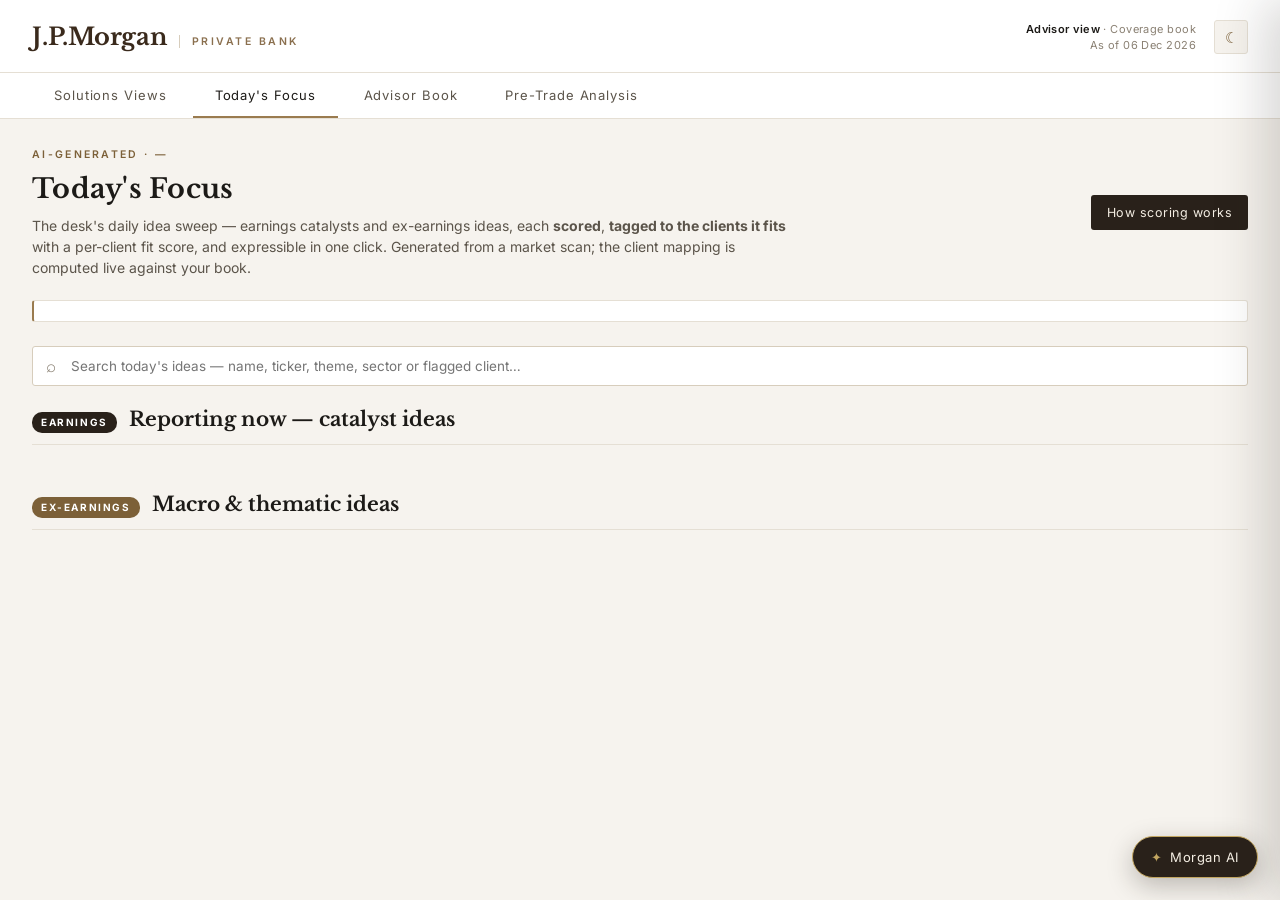
==== commit f9067137: "feat(ui): dark mode toggle with persisted, no-flash theming Add a light/dark theme toggle to the app" ====
--- a/classic.html
+++ b/classic.html
@@ -4,14 +4,59 @@
   <meta charset="UTF-8" />
   <meta name="viewport" content="width=device-width, initial-scale=1.0" />
   <title>Brokerage Playground — Private Bank Investment Desk</title>
+  <!-- Theme: apply persisted dark/light before first paint. Shares the
+       'ob-theme' key with the Open Book shell, so this follows the shell toggle
+       when embedded and remembers the choice when opened standalone. -->
+  <script>
+  (function () {
+    var K = 'ob-theme', d = document.documentElement;
+    function apply(t) { if (t === 'dark') { d.setAttribute('data-theme', 'dark'); } else { d.removeAttribute('data-theme'); } }
+    var s; try { s = localStorage.getItem(K); } catch (e) {}
+    apply(s === 'dark' ? 'dark' : 'light');
+    window.__obTheme = {
+      current: function () { return d.getAttribute('data-theme') === 'dark' ? 'dark' : 'light'; },
+      toggle: function () { var n = this.current() === 'dark' ? 'light' : 'dark'; try { localStorage.setItem(K, n); } catch (e) {} apply(n); return n; }
+    };
+    window.addEventListener('storage', function (e) { if (e.key === K) apply(e.newValue === 'dark' ? 'dark' : 'light'); });
+  })();
+  </script>
   <link rel="preconnect" href="https://fonts.googleapis.com" />
   <link rel="preconnect" href="https://fonts.gstatic.com" crossorigin />
   <link href="https://fonts.googleapis.com/css2?family=Libre+Baskerville:ital,wght@0,400;0,700;1,400&family=Inter:wght@400;500;600&display=swap" rel="stylesheet" />
-  <link rel="stylesheet" href="styles.css?v=20260626a" />
-  <!-- embed mode: hosted inside the redesigned shell's Advisor Book tab; hide
-       the duplicate masthead only, everything else stays exactly as before -->
-  <style>html.embed .masthead { display: none; }</style>
-  <script>if (new URLSearchParams(location.search).get("embed") === "1") document.documentElement.classList.add("embed");</script>
+  <link rel="stylesheet" href="styles.css?v=20260706a-dark" />
+  <!-- embed mode: hosted inside the redesigned shell's Advisor Book tab.
+       Presentation only: hide the duplicate masthead and the old tab bar so
+       just the Advisor Book shows; if an in-page action jumps to another old
+       view (e.g. "Stage in Pre-Trade"), a small return pill appears. -->
+  <style>
+    html.embed .masthead, html.embed .tabs { display: none; }
+    #embedBack { display: none; position: fixed; top: 12px; left: 16px; z-index: 300;
+      background: #0b1f3a; color: #fff; border: 0; border-radius: 20px; padding: 8px 16px;
+      font: 600 12.5px Inter, system-ui, sans-serif; cursor: pointer;
+      box-shadow: 0 8px 22px -8px rgba(11,31,58,.55); }
+  </style>
+  <script>
+    (function () {
+      if (new URLSearchParams(location.search).get("embed") !== "1") return;
+      document.documentElement.classList.add("embed");
+      document.addEventListener("DOMContentLoaded", function () {
+        var pill = document.createElement("button");
+        pill.id = "embedBack"; pill.type = "button"; pill.textContent = "← Back to Advisor Book";
+        pill.addEventListener("click", function () {
+          var tab = document.querySelector('.tab[data-tab="book"]');
+          if (tab) tab.click();
+        });
+        document.body.appendChild(pill);
+        // show the pill whenever the visible old view isn't the book
+        var check = function () {
+          var book = document.getElementById("view-book");
+          pill.style.display = (book && book.hidden) ? "block" : "none";
+        };
+        setInterval(check, 400);
+        document.addEventListener("click", function () { setTimeout(check, 60); }, true);
+      });
+    })();
+  </script>
 </head>
 <body>
 
@@ -26,6 +71,9 @@
         <div><strong>Advisor view</strong> · Coverage book</div>
         <div id="asOf">As of —</div>
       </div>
+      <button class="mh-theme" type="button" onclick="window.__obTheme.toggle()" aria-label="Toggle dark mode" title="Toggle light / dark">
+        <span class="mh-theme-moon" aria-hidden="true">☾</span><span class="mh-theme-sun" aria-hidden="true">☀</span>
+      </button>
     </div>
   </header>
 
@@ -212,7 +260,8 @@
   <script src="goals.js?v=20260626a"></script>
   <script src="today_focus.js?v=20260626a"></script>
   <script src="methodology.js?v=20260626a"></script>
-  <script src="app.js?v=20260626a"></script>
+  <script src="email.js?v=20260706f"></script>
+  <script src="app.js?v=20260706f"></script>
   <script src="morgan.js?v=20260626a"></script>
 </body>
 </html>
--- a/styles.css
+++ b/styles.css
@@ -81,6 +81,18 @@
   letter-spacing: 0.04em;
 }
 .masthead-meta strong { color: var(--ink); font-weight: 600; }
+.mh-theme {
+  flex: none; width: 34px; height: 34px; display: flex; align-items: center; justify-content: center;
+  background: var(--cream); border: 1px solid var(--line); border-radius: var(--radius);
+  cursor: pointer; color: var(--bronze-deep); font-size: 15px; line-height: 1;
+  transition: border-color .15s ease, background .15s ease;
+}
+.mh-theme:hover { border-color: var(--bronze); }
+.mh-theme .mh-theme-sun { display: none; }
+.mh-theme .mh-theme-moon { display: inline; }
+[data-theme="dark"] .mh-theme { background: var(--paper); }
+[data-theme="dark"] .mh-theme .mh-theme-moon { display: none; }
+[data-theme="dark"] .mh-theme .mh-theme-sun { display: inline; }
 
 /* ===== Tabs =============================================================== */
 .tabs {
@@ -1373,3 +1385,58 @@
   opacity: 0; pointer-events: none; transition: opacity .2s, transform .2s; z-index: 9999;
 }
 .bp-toast.show { opacity: 1; transform: translateX(-50%) translateY(0); }
+
+/* ============================================================================
+   DARK THEME  —  activated by <html data-theme="dark">.  Shares the ob-theme
+   localStorage key with the redesigned shell, so the embedded book follows the
+   shell toggle and standalone pages remember the choice.  Light mode untouched.
+   ========================================================================== */
+[data-theme="dark"] {
+  --cream:        #141109;   /* page background */
+  --cream-2:      #201C15;   /* subtle fills / rails */
+  --paper:        #1D1A14;   /* cards / drawers (was #FFFFFF) */
+  --ink:          #EDE8DE;
+  --ink-soft:     #B2AB9F;
+  --ink-faint:    #8C8579;
+  --espresso:     #26211A;   /* dark accent panels -> elevated */
+  --espresso-2:   #2F281F;
+  --bronze:       #BE9760;
+  --bronze-deep:  #C7A06A;   /* label text, lifted for contrast */
+  --gold:         #D4B876;
+  --line:         #332C24;
+  --line-strong:  #3E362C;
+  --pos:          #5EA97C;
+  --neg:          #CB7160;
+  --warn:         #C79A54;
+  --shadow-card:   0 1px 2px rgba(0,0,0,.4), 0 8px 28px rgba(0,0,0,.5);
+  --shadow-drawer: -16px 0 48px rgba(0,0,0,.6);
+  color-scheme: dark;
+}
+
+/* hardcoded white surfaces -> dark */
+[data-theme="dark"] .masthead { background: #17130C; }
+[data-theme="dark"] .tabs { background: #17130C; }
+[data-theme="dark"] .jpm-wordmark { color: var(--ink); }
+[data-theme="dark"] .morgan-msg.bot,
+[data-theme="dark"] .morgan-sug,
+[data-theme="dark"] .morgan-input { background: var(--paper); }
+
+/* tinted conviction / flag chips: light pastel -> translucent, hue kept */
+[data-theme="dark"] .tag.conv-high,
+[data-theme="dark"] .fund-pill.ok,
+[data-theme="dark"] .src-tag.view,
+[data-theme="dark"] .class-pill.professional,
+[data-theme="dark"] .src-flag.sourced,
+[data-theme="dark"] .pt-verdict.toward { background: rgba(94,169,124,.16); color: var(--pos); border-color: rgba(94,169,124,.3); }
+[data-theme="dark"] .struct-chip.blocked,
+[data-theme="dark"] .xd-note.otc { background: rgba(203,113,96,.15); color: var(--neg); }
+[data-theme="dark"] .ft-conv.conv-medium,
+[data-theme="dark"] .fc-conv.conv-medium,
+[data-theme="dark"] .fc-tag.theme,
+[data-theme="dark"] .fcl-fit.fit-good,
+[data-theme="dark"] .rub-pegs { background: rgba(199,154,84,.14); }
+[data-theme="dark"] .rec-whynow,
+[data-theme="dark"] .ft-whynow,
+[data-theme="dark"] .gap-comfort.gc-amber { background: rgba(199,154,84,.14); color: var(--warn); }
+[data-theme="dark"] .pl-head:hover,
+[data-theme="dark"] .ri-head:hover { background: var(--cream-2); }
